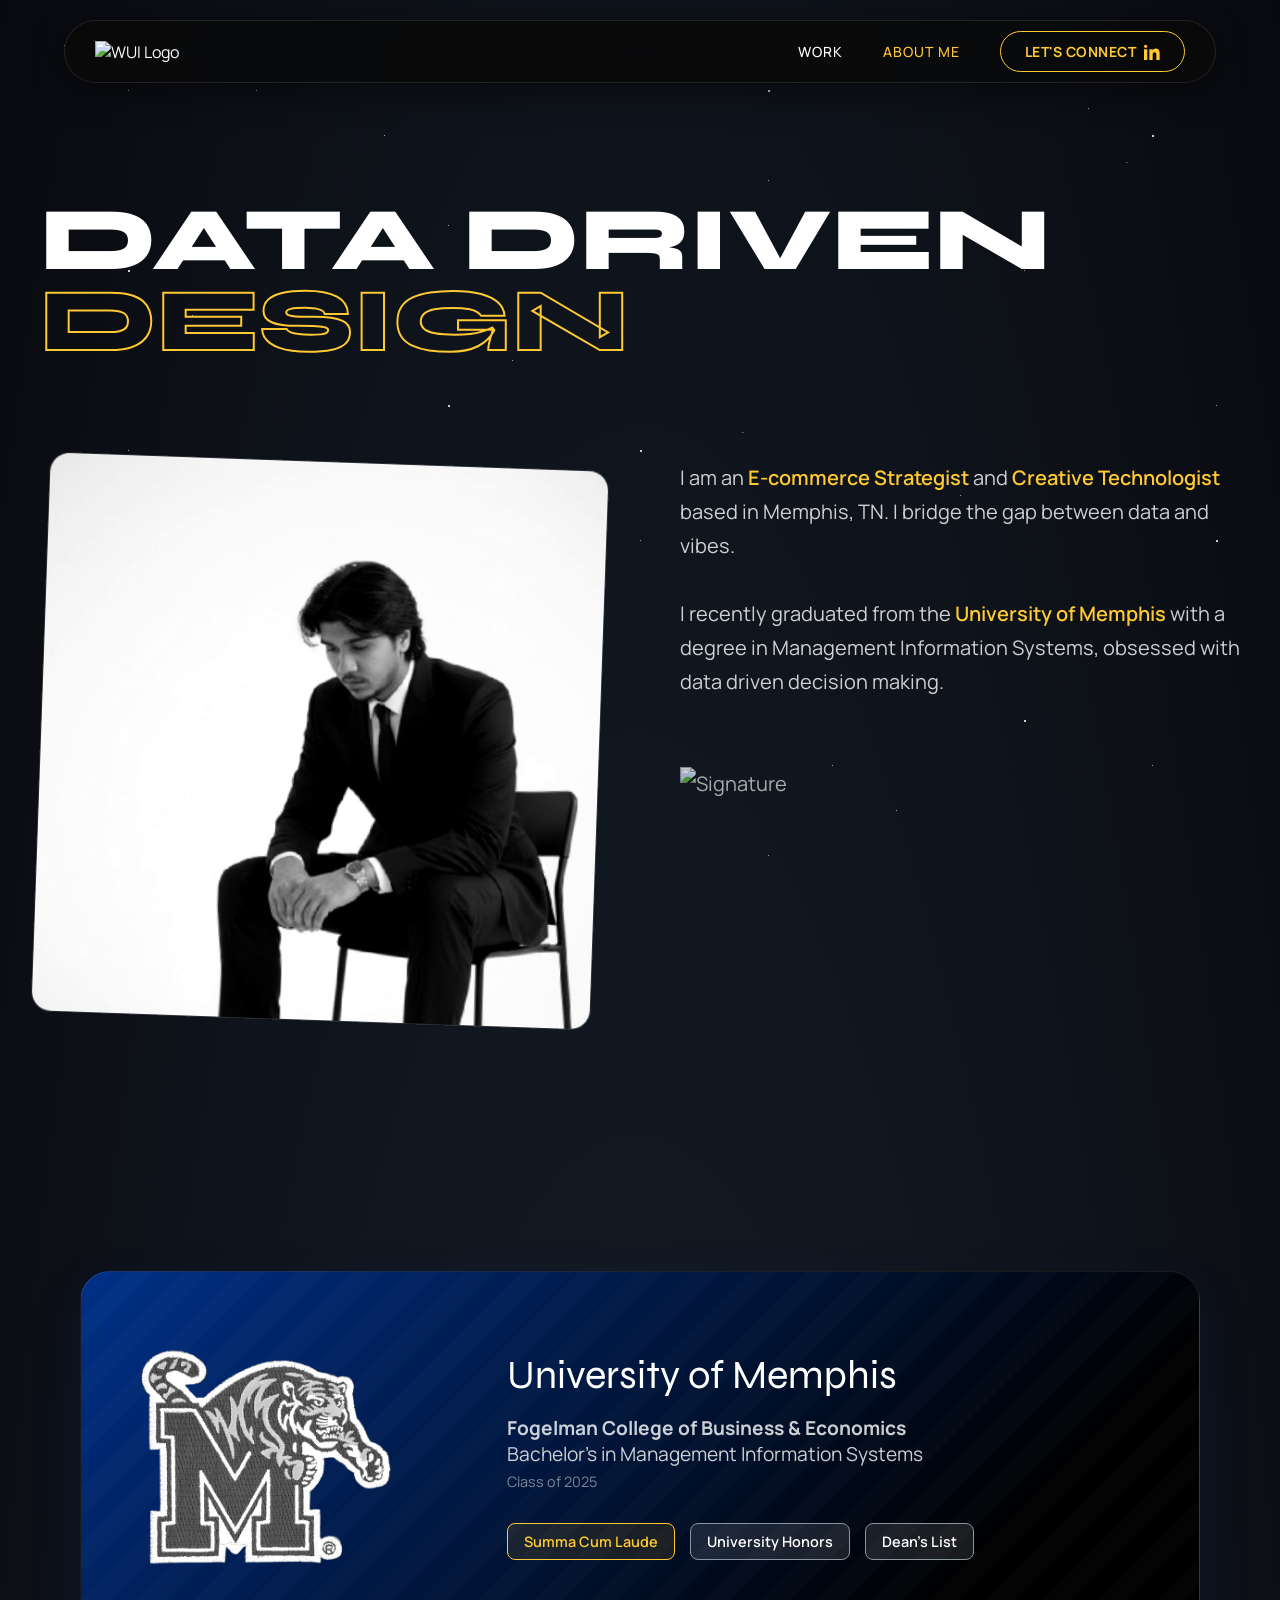
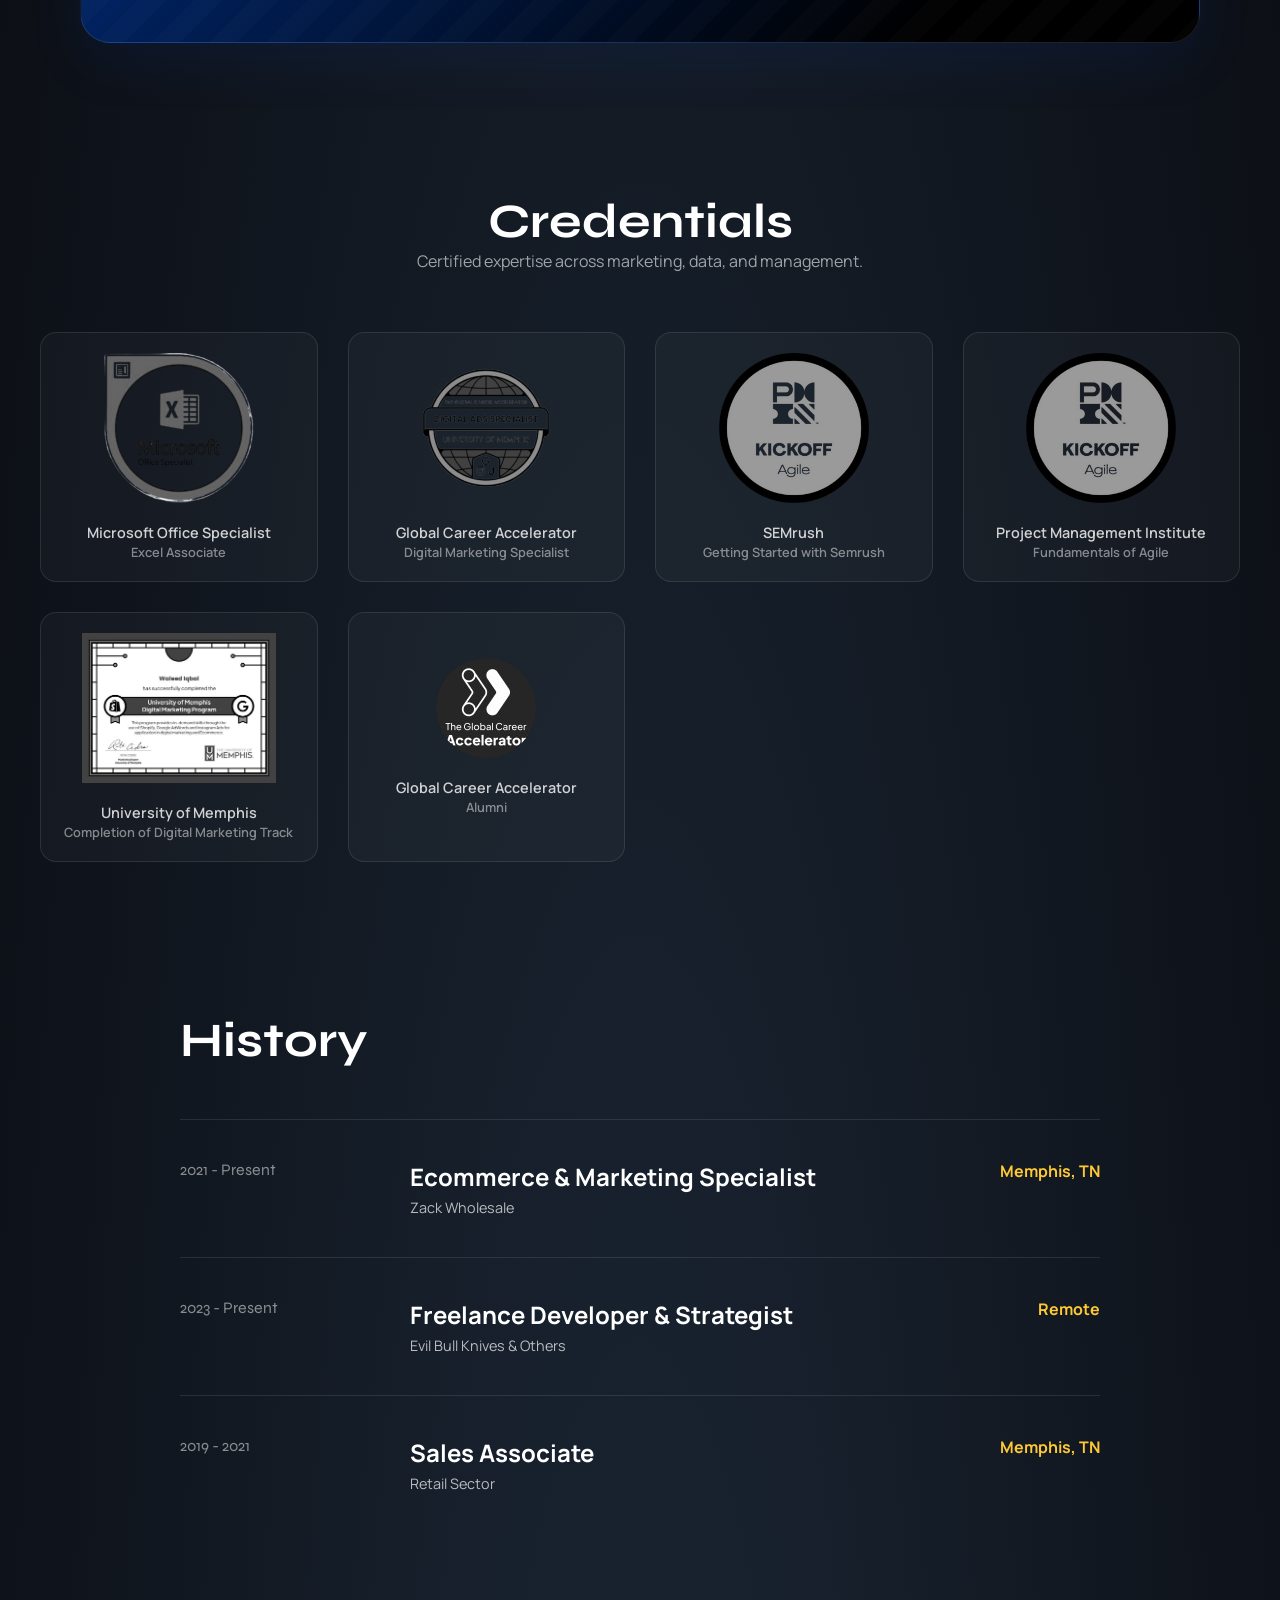
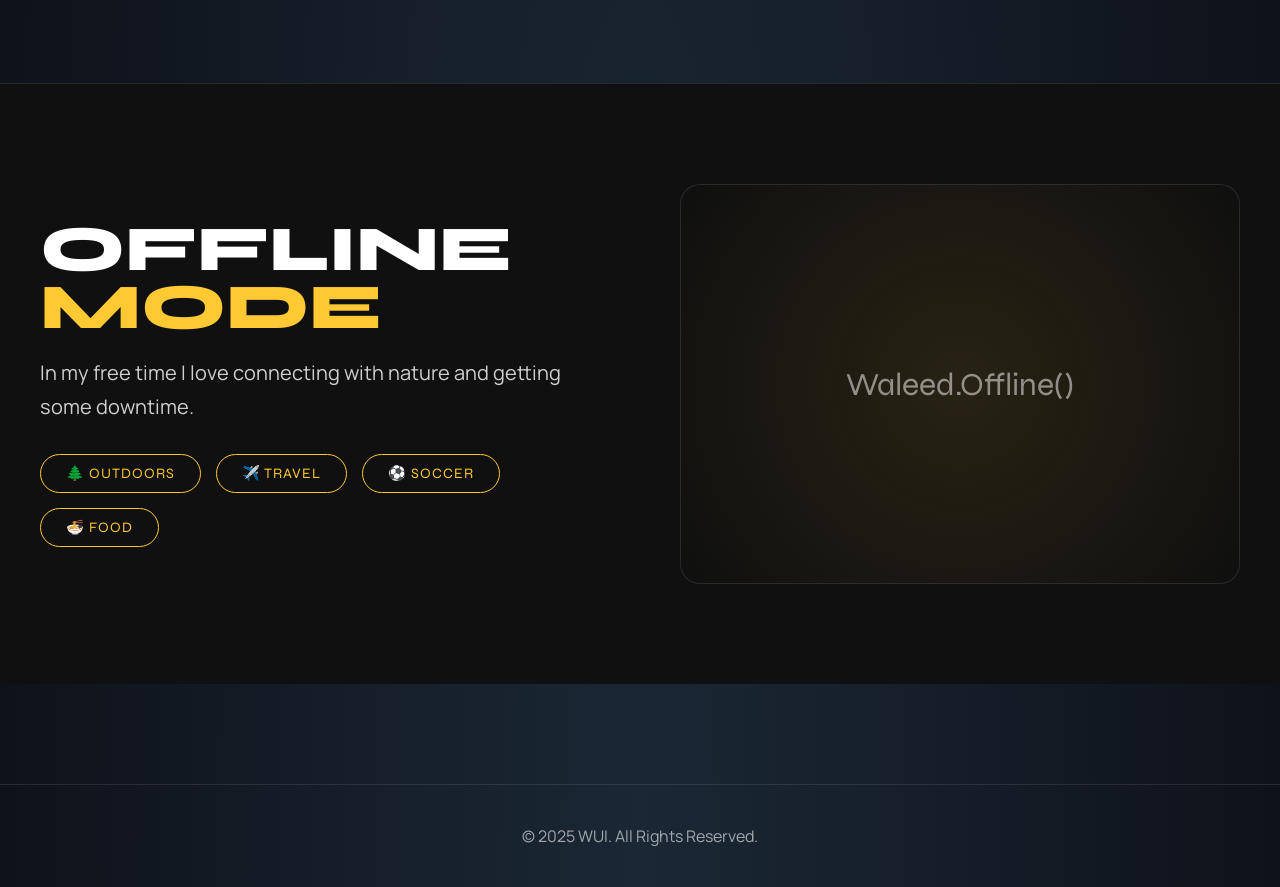
==== about.html @ 422be5b3 "Update about.html" ====
<!DOCTYPE html>
<html lang="en">
<head>
    <meta charset="UTF-8">
    <meta name="viewport" content="width=device-width, initial-scale=1.0">
    <title>About | Waleed Iqbal</title>
    
    <link rel="preconnect" href="https://fonts.googleapis.com">
    <link rel="preconnect" href="https://fonts.gstatic.com" crossorigin>
    <link href="https://fonts.googleapis.com/css2?family=Manrope:wght@300;400;600&family=Syne:wght@500;700;800&display=swap" rel="stylesheet">
    
    <link rel="stylesheet" href="assets/css/styles.css">

    <style>
        /* --- ABOUT PAGE SPECIFIC STYLES --- */
        
        .about-hero { padding: 200px 40px 100px; max-width: 1400px; margin: 0 auto; }
        .huge-text { font-family: 'Syne', sans-serif; font-size: clamp(3rem, 7vw, 9rem); line-height: 0.9; font-weight: 800; text-transform: uppercase; margin-bottom: 40px; }
        .bio-grid { display: grid; grid-template-columns: 1fr 1fr; gap: 80px; margin-top: 100px; align-items: start; }
        .bio-text { font-size: 1.25rem; line-height: 1.7; color: rgba(255,255,255,0.8); }
        .bio-text strong { color: var(--accent-yellow); font-weight: 600; }
        .profile-img-container { position: relative; border-radius: 20px; overflow: hidden; transform: rotate(2deg); transition: transform 0.5s cubic-bezier(0.2, 0.8, 0.2, 1); border: 1px solid rgba(255,255,255,0.1); }
        .profile-img-container:hover { transform: rotate(0deg) scale(1.02); }
        .profile-img { width: 100%; height: auto; display: block; filter: grayscale(100%) contrast(1.1); transition: filter 0.5s ease; }
        .profile-img-container:hover .profile-img { filter: grayscale(0%); }
        .xp-section { max-width: 1000px; margin: 150px auto; padding: 0 40px; }
        .xp-row { border-top: 1px solid rgba(255,255,255,0.1); padding: 40px 0; display: grid; grid-template-columns: 1fr 2fr 1fr; transition: background 0.3s; }
        .xp-row:hover { background: rgba(255,255,255,0.02); }
        .xp-date { font-family: 'Syne', sans-serif; opacity: 0.5; }
        .xp-role h3 { font-size: 1.5rem; margin-bottom: 5px; color:white; }
        .xp-role p { font-size: 0.9rem; opacity: 0.7; }
        .xp-company { text-align: right; color: var(--accent-yellow); font-weight: 700; }
        .cert-section { margin: 150px auto; padding: 0 40px; max-width: 1400px; }
        .section-header-center { text-align: center; margin-bottom: 60px; }
        .cert-grid { display: grid; grid-template-columns: repeat(auto-fill, minmax(250px, 1fr)); gap: 30px; }
        .cert-card { background: rgba(255,255,255,0.03); border: 1px solid rgba(255,255,255,0.1); border-radius: 16px; padding: 20px; display: flex; flex-direction: column; align-items: center; justify-content: center; transition: transform 0.3s ease, border-color 0.3s ease; height: 250px; }
        .cert-card:hover { transform: translateY(-10px); border-color: var(--accent-yellow); background: rgba(255,255,255,0.06); }
        .cert-img { max-width: 100%; max-height: 150px; object-fit: contain; margin-bottom: 20px; filter: grayscale(100%); transition: filter 0.3s ease; }
        .cert-card:hover .cert-img { filter: grayscale(0%); }
        .cert-name { font-family: 'Manrope', sans-serif; font-size: 0.9rem; text-align: center; font-weight: 600; color: rgba(255,255,255,0.8); }
        .personal-section { background: #101010; padding: 100px 40px; margin-top: 100px; border-top: 1px solid rgba(255,255,255,0.1); }
        .personal-container { max-width: 1400px; margin: 0 auto; display: grid; grid-template-columns: 1fr 1fr; gap: 80px; align-items: center; }
        .hobbies-list { display: flex; flex-wrap: wrap; gap: 15px; margin-top: 30px; }
        .hobby-pill { border: 1px solid var(--accent-yellow); color: var(--accent-yellow); padding: 10px 25px; border-radius: 50px; font-family: 'Syne', sans-serif; text-transform: uppercase; letter-spacing: 1px; font-size: 0.9rem; transition: all 0.3s; }
        .hobby-pill:hover { background: var(--accent-yellow); color: black; }
        .edu-section { margin: 150px auto; max-width: 1200px; padding: 0 40px; position: relative; }
        .edu-card { background: linear-gradient(135deg, #003087 0%, #000000 80%); border-radius: 30px; overflow: hidden; position: relative; padding: 60px; display: grid; grid-template-columns: 1fr 2fr; gap: 50px; align-items: center; border: 1px solid rgba(255, 255, 255, 0.1); box-shadow: 0 20px 50px rgba(0, 48, 135, 0.15); }
        .tiger-stripes { position: absolute; inset: 0; background-image: repeating-linear-gradient(-45deg, rgba(255, 255, 255, 0.03) 0px, rgba(255, 255, 255, 0.03) 20px, transparent 20px, transparent 40px); z-index: 0; opacity: 0.5; }
        .edu-emblem { width: 100%; max-width: 250px; filter: grayscale(100%) brightness(1.2); transition: all 0.5s ease; position: relative; z-index: 1; }
        .edu-card:hover .edu-emblem { filter: grayscale(0%); transform: scale(1.05) rotate(-5deg); }
        .edu-content { position: relative; z-index: 1; }
        .edu-header { font-family: 'Syne', sans-serif; font-size: 2.5rem; line-height: 1; margin-bottom: 20px; color: white; }
        .edu-sub { font-size: 1.2rem; color: rgba(255,255,255,0.8); margin-bottom: 30px; }
        .honors-list { display: flex; gap: 15px; flex-wrap: wrap; }
        .honor-badge { background: rgba(255, 255, 255, 0.1); border: 1px solid #8996a0; padding: 8px 16px; border-radius: 8px; font-size: 0.9rem; font-weight: 600; color: #fff; }
        .honor-badge.summa { border-color: var(--accent-yellow); color: var(--accent-yellow); background: rgba(255, 172, 0, 0.1); }

        /* --- UPDATED LINKEDIN BUTTON & ICON --- */
        .contact-pill {
            /* Default State: Your CTA Color */
            border: 1px solid var(--accent-yellow) !important;
            color: var(--accent-yellow) !important;
            transition: all 0.3s ease;
            text-transform: uppercase;
            font-weight: 700;
            letter-spacing: 0.5px;
            /* Flex for Icon Alignment */
            display: flex;
            align-items: center;
            justify-content: center;
            gap: 8px;
        }

        .contact-pill:hover {
            background-color: #0077b5 !important; /* LinkedIn Blue */
            border-color: #0077b5 !important;
            color: #ffffff !important; /* White Text */
            box-shadow: 0 0 15px rgba(0, 119, 181, 0.4);
            transform: translateY(-2px);
        }

        .li-icon {
            width: 16px;
            height: 16px;
            fill: currentColor;
            display: block; 
        }

        /* --- DESKTOP HEADER OVERRIDES (Only apply to screens larger than 900px) --- */
        @media (min-width: 901px) {
            .header {
                position: fixed;
                top: 20px; /* Push down */
                left: 50%;
                transform: translateX(-50%);
                width: 90%;
                max-width: 1200px;
                padding: 10px 30px;
                border-radius: 50px; /* Rounded Corners */
                background: rgba(10, 10, 10, 0.85); /* Translucent */
                backdrop-filter: blur(12px);
                -webkit-backdrop-filter: blur(12px);
                border: 1px solid rgba(255,255,255,0.1);
                box-shadow: 0 8px 32px 0 rgba(0, 0, 0, 0.5);
                border-bottom: 1px solid rgba(255,255,255,0.1); 
            }
        }

        /* --- MOBILE RESPONSIVE (Preserved) --- */
        @media (max-width: 900px) {
            .bio-grid { grid-template-columns: 1fr; }
            .xp-row { grid-template-columns: 1fr; gap: 10px; }
            .xp-company { text-align: left; }
            .huge-text { font-size: 3.5rem; }
            .personal-container { grid-template-columns: 1fr; }
            .edu-card { grid-template-columns: 1fr; text-align: center; padding: 40px 20px; }
            .edu-emblem { max-width: 150px; margin: 0 auto; }
            .honors-list { justify-content: center; }
        }
    </style>
</head>
<body>

    <header class="header">
        <div class="header-inner">
            <div class="logo-container">
                <a href="index.html">
                    <img src="assets/images/Copy of WALEED (1).png" alt="WUI Logo" class="logo">
                </a>
            </div>
            
            <nav class="nav-menu">
                <a href="projects.html" class="nav-link">Work</a>
                <a href="about.html" class="nav-link" style="color: var(--accent-yellow);">About Me</a>
                
                <a href="https://www.linkedin.com/in/waleediqba-l/" target="_blank" rel="noopener noreferrer" class="nav-link contact-pill">
                    <span class="btn-text">Let's Connect</span>
                    <svg class="li-icon" xmlns="http://www.w3.org/2000/svg" viewBox="0 0 24 24">
                        <path d="M4.98 3.5c0 1.381-1.11 2.5-2.48 2.5s-2.48-1.119-2.48-2.5c0-1.38 1.11-2.5 2.48-2.5s2.48 1.12 2.48 2.5zm.02 4.5h-5v16h5v-16zm7.982 0h-4.968v16h5v-8.306c0-4.613 5.48-4.515 5.48 0v8.306h5v-10.502c0-8.118-8.74-7.984-10.512-3.807v-1.697z"/>
                    </svg>
                </a>
            </nav>
        </div>
    </header>

    <section class="about-hero">
        <h1 class="huge-text reveal-text">
            Data Driven <br>
            <span style="color: transparent; -webkit-text-stroke: 2px var(--accent-yellow);">Design</span>
        </h1>

        <div class="bio-grid">
            <div class="profile-img-container reveal-text-delay">
                <img src="assets/images/pfpportfolio.jpeg" alt="Waleed Iqbal" class="profile-img"> 
            </div>

            <div class="bio-text reveal-text-delay">
                <p>
                    I am an <strong>E-commerce Strategist</strong> and <strong>Creative Technologist</strong> based in Memphis, TN. I bridge the gap between data and vibes.
                </p>
                <br>
                <p>
                    I recently graduated from the <strong>University of Memphis</strong> with a degree in Management Information Systems, obsessed with data driven decision making.
                </p>
                
                <br><br>
                <img src="assets/images/Copy of WALEED (1).png" alt="Signature" style="height: 40px; opacity: 0.8;">
            </div>
        </div>
    </section>

    <section class="edu-section">
        <div class="edu-card">
            <div class="tiger-stripes"></div>
            
            <img src="assets/images/uofmbadge.png" alt="University of Memphis" class="edu-emblem">
            
            <div class="edu-content">
                <div class="edu-header">University of Memphis</div>
                <div class="edu-sub">
                    <strong>Fogelman College of Business & Economics</strong><br>
                    Bachelor's in Management Information Systems<br>
                    <span style="opacity: 0.6; font-size: 0.9rem;">Class of 2025</span>
                </div>
                
                <div class="honors-list">
                    <span class="honor-badge summa">Summa Cum Laude</span>
                    <span class="honor-badge">University Honors</span>
                    <span class="honor-badge">Dean's List</span>
                </div>
            </div>
        </div>
    </section>

    <section class="cert-section">
        <div class="section-header-center">
            <h2 style="font-family:'Syne', sans-serif; font-size:3rem;">Credentials</h2>
            <p style="opacity:0.6;">Certified expertise across marketing, data, and management.</p>
        </div>
        
        <div class="cert-grid">
            
            <div class="cert-card">
                <img src="assets/images/MOScert.png" alt="Microsoft Excel" class="cert-img">
                <div class="cert-name">Microsoft Office Specialist<br><span style="opacity:0.6; font-size:0.8rem;">Excel Associate</span></div>
            </div>

            <div class="cert-card">
                <img src="assets/images/digitalmarketcert.png" alt="Digital Marketing" class="cert-img">
                <div class="cert-name">Global Career Accelerator<br><span style="opacity:0.6; font-size:0.8rem;">Digital Marketing Specialist</span></div>
            </div>

            <div class="cert-card">
                <img src="assets/images/semrushcert (2).png" alt="Semrush" class="cert-img">
                <div class="cert-name">SEMrush<br><span style="opacity:0.6; font-size:0.8rem;">Getting Started with Semrush</span></div>
            </div>

            <div class="cert-card">
                <img src="assets/images/fundofpMI.png" alt="PMI Agile" class="cert-img">
                <div class="cert-name">Project Management Institute<br><span style="opacity:0.6; font-size:0.8rem;">Fundamentals of Agile</span></div>
            </div>

            <div class="cert-card">
                <img src="assets/images/UOFMdigcert.jpeg" alt="UofM Digital" class="cert-img">
                <div class="cert-name">University of Memphis<br><span style="opacity:0.6; font-size:0.8rem;">Completion of Digital Marketing Track</span></div>
            </div>

            <div class="cert-card">
                <img src="assets/images/globalcareer acceleratormini logo.jpeg" alt="GCA" class="cert-img" style="border-radius:50%;">
                <div class="cert-name">Global Career Accelerator<br><span style="opacity:0.6; font-size:0.8rem;">Alumni</span></div>
            </div>

        </div>
    </section>

    <section class="xp-section">
        <h2 style="font-family:'Syne', sans-serif; font-size:3rem; margin-bottom:50px;">History</h2>
        
        <div class="xp-row">
            <div class="xp-date">2021 - Present</div>
            <div class="xp-role">
                <h3>Ecommerce & Marketing Specialist</h3>
                <p>Zack Wholesale</p>
            </div>
            <div class="xp-company">Memphis, TN</div>
        </div>

        <div class="xp-row">
            <div class="xp-date">2023 - Present</div>
            <div class="xp-role">
                <h3>Freelance Developer & Strategist</h3>
                <p>Evil Bull Knives & Others</p>
            </div>
            <div class="xp-company">Remote</div>
        </div>

        <div class="xp-row">
            <div class="xp-date">2019 - 2021</div>
            <div class="xp-role">
                <h3>Sales Associate</h3>
                <p>Retail Sector</p>
            </div>
            <div class="xp-company">Memphis, TN</div>
        </div>
    </section>

    <section class="personal-section">
        <div class="personal-container">
            <div class="personal-text">
                <h2 class="huge-text" style="font-size: 4rem; margin-bottom: 20px;">Offline <span style="color:var(--accent-yellow)">Mode</span></h2>
                <p class="bio-text">
                    In my free time I love connecting with nature and getting some downtime. 
                </p>
                
                <div class="hobbies-list">
                    <span class="hobby-pill">🌲 Outdoors</span>
                    <span class="hobby-pill">✈️ Travel</span>
                    <span class="hobby-pill">⚽ Soccer</span>
                    <span class="hobby-pill">🍜 Food</span>
                </div>
            </div>
            
            <div style="width:100%; height: 400px; background: radial-gradient(circle, rgba(255,201,51,0.1), transparent); border-radius: 20px; border: 1px solid rgba(255,255,255,0.1); display:flex; align-items:center; justify-content:center;">
                <span style="font-family:'Syne', sans-serif; font-size: 2rem; opacity: 0.5;">Waleed.Offline()</span>
            </div>
        </div>
    </section>

    <footer class="footer">
        <p>© 2025 WUI. All Rights Reserved.</p>
    </footer>

</body>
</html>
---- assets/css/styles.css ----
/* --- VARIABLES --- */
:root {
    --bg-color: #050505;
    --text-primary: #ffffff;
    --text-secondary: rgba(255, 255, 255, 0.6);
    --accent-yellow: #ffc933;
    --card-bg: #101010;
    --font-display: 'Syne', sans-serif;
    --font-body: 'Manrope', sans-serif;
    --container-width: 1400px;
}

/* --- RESET & BASE --- */
* {
    box-sizing: border-box;
    margin: 0;
    padding: 0;
}

body {
    background-color: var(--bg-color);
    color: var(--text-primary);
    font-family: var(--font-body);
    overflow-x: hidden;
    -webkit-font-smoothing: antialiased;
    min-height: 100vh;
    position: relative;
    /* Deep space gradient base */
    background: radial-gradient(ellipse at bottom, #1B2735 0%, #090A0F 100%);
}

a { text-decoration: none; color: inherit; }

/* --- TWINKLING STARS ANIMATION --- */
/* We create stars using box-shadows on pseudo-elements */

/* 1. Small Stars */
body::before {
    content: " ";
    position: fixed;
    top: 0;
    left: 0;
    width: 1px;
    height: 1px;
    background: transparent;
    z-index: -2;
    /* Massive list of random shadows to create stars */
    box-shadow: 
        10vw 10vh #fff, 20vw 80vh #fff, 85vw 12vh #fff, 40vw 40vh #fff, 
        70vw 90vh #fff, 10vw 50vh #fff, 60vw 20vh #fff, 90vw 85vh #fff,
        30vw 15vh #fff, 50vw 60vh #fff, 80vw 30vh #fff, 25vw 95vh #fff,
        15vw 35vh #fff, 55vw 75vh #fff, 5vw 5vh #fff, 95vw 45vh #fff,
        45vw 5vh #fff, 75vw 55vh #fff, 35vw 25vh #fff, 65vw 85vh #fff,
        12vw 68vh #fff, 88vw 18vh #fff, 58vw 48vh #fff, 28vw 98vh #fff,
        100vw 30vh #fff, 20vw 10vh #fff, 40vw 5vh #fff, 60vw 95vh #fff;
    animation: animStar 100s linear infinite;
    opacity: 0.6;
}

/* 2. Medium/Twinkling Stars */
body::after {
    content: " ";
    position: fixed;
    top: 0;
    left: 0;
    width: 2px;
    height: 2px;
    background: transparent;
    z-index: -1;
    box-shadow: 
        5vw 85vh #FFF, 25vw 25vh #FFF, 75vw 5vh #FFF, 50vw 50vh #FFF,
        90vw 15vh #FFF, 15vw 65vh #FFF, 80vw 80vh #FFF, 35vw 45vh #FFF,
        60vw 10vh #FFF, 10vw 30vh #FFF, 45vw 90vh #FFF, 95vw 60vh #FFF;
    animation: animStar 150s linear infinite, twinkle 4s ease-in-out infinite;
    opacity: 0.8;
}

/* Animation Keyframes */
@keyframes animStar {
    from { transform: translateY(0); }
    to { transform: translateY(-2000px); } /* Stars float upward */
}

@keyframes twinkle {
    0%, 100% { opacity: 0.4; }
    50% { opacity: 1; }
}

/* --- HEADER (DESKTOP DEFAULT) --- */
.header {
    position: fixed;
    top: 0;
    left: 0;
    width: 100%;
    z-index: 100;
    padding: 20px 40px;
    background: rgba(5, 5, 5, 0.2); /* More transparent to see stars */
    backdrop-filter: blur(8px);
    border-bottom: 1px solid rgba(255,255,255,0.05);
}

.header-inner {
    max-width: var(--container-width);
    margin: 0 auto;
    display: flex;
    justify-content: space-between;
    align-items: center;
}

.logo {
    height: 50px;
    width: auto;
}

.nav-menu {
    display: flex;
    align-items: center;
    gap: 40px;
}

.nav-link {
    font-family: var(--font-body);
    font-weight: 500;
    font-size: 14px;
    text-transform: uppercase;
    letter-spacing: 1px;
    transition: color 0.3s;
}

.nav-link:hover { color: var(--accent-yellow); }

.contact-pill {
    border: 1px solid rgba(255,255,255,0.2);
    padding: 10px 24px;
    border-radius: 100px;
    transition: all 0.3s;
}

.contact-pill:hover {
    background: var(--text-primary);
    color: var(--bg-color);
}

/* --- HERO SECTION --- */
.hero-section {
    min-height: 100vh;
    display: flex;
    align-items: center;
    justify-content: center;
    padding: 120px 40px 60px;
    position: relative;
    /* Removed background glow to focus on stars, or keep it subtle: */
}

.hero-container {
    max-width: var(--container-width);
    width: 100%;
    margin: 0 auto;
    display: grid;
    grid-template-columns: 1.2fr 0.8fr;
    align-items: center;
    gap: 60px;
}

/* Typography */
.hero-title {
    font-family: var(--font-display);
    font-size: clamp(3rem, 6vw, 7rem);
    line-height: 0.9;
    font-weight: 800;
    margin-bottom: 30px;
}

.line { display: block; }

.accent-text {
    color: var(--accent-yellow);
    -webkit-text-stroke: 0px;
}

.hero-subtitle {
    font-size: 1.1rem;
    color: var(--text-secondary);
    max-width: 450px;
    margin-bottom: 40px;
    line-height: 1.6;
}

.btn-primary {
    background: var(--accent-yellow);
    color: #000;
    padding: 16px 40px;
    border-radius: 4px; 
    font-weight: 700;
    font-family: var(--font-display);
    text-transform: uppercase;
    letter-spacing: 0.5px;
    transition: transform 0.3s, box-shadow 0.3s;
    display: inline-block;
}

.btn-primary:hover {
    transform: translateY(-2px);
    box-shadow: 0 10px 20px rgba(255, 201, 51, 0.2);
}

/* Floating Image */
.hero-visual { position: relative; }

.image-wrapper {
    position: relative;
    z-index: 2;
    transform: rotate(2deg);
    transition: transform 0.5s ease;
}

.image-wrapper:hover {
    transform: rotate(0deg) scale(1.02);
}

.hero-img {
    width: 100%;
    border-radius: 12px;
}

/* --- ANIMATIONS --- */
.reveal-text {
    animation: slideUp 0.8s cubic-bezier(0.16, 1, 0.3, 1) forwards;
    opacity: 0;
    transform: translateY(50px);
}

.reveal-text:nth-child(2) { animation-delay: 0.1s; }
.reveal-text-delay { 
    animation: fadeIn 1s ease forwards; 
    opacity: 0; 
    animation-delay: 0.5s;
}

@keyframes slideUp { to { opacity: 1; transform: translateY(0); } }
@keyframes fadeIn { to { opacity: 1; } }

/* --- INFINITE MARQUEE --- */
.marquee-section {
    padding: 40px 0;
    background: var(--accent-yellow);
    color: #000;
    overflow: hidden;
    position: relative;
    transform: rotate(-1deg) scale(1.05); 
    margin: 40px 0;
}

.track { white-space: nowrap; overflow: hidden; }

.content {
    display: inline-block;
    animation: marquee 20s linear infinite;
    font-family: var(--font-display);
    font-weight: 800;
    font-size: 2rem;
    text-transform: uppercase;
}

@keyframes marquee {
    0% { transform: translateX(0); }
    100% { transform: translateX(-50%); }
}

/* --- PROJECTS SECTION --- */
.works-section {
    max-width: var(--container-width);
    margin: 100px auto;
    padding: 0 40px;
}

.section-header {
    display: flex;
    align-items: baseline;
    gap: 20px;
    margin-bottom: 80px;
}

.section-title {
    font-family: var(--font-display);
    font-size: 3rem;
    color: var(--text-primary);
}

.section-line {
    flex-grow: 1;
    height: 1px;
    background: rgba(255,255,255,0.1);
}

/* Grid Layout */
.works-grid {
    display: grid;
    grid-template-columns: repeat(auto-fill, minmax(400px, 1fr));
    gap: 80px 40px;
}

.project-item { position: relative; group: cursor; }
.offset-top { margin-top: 80px; }

.project-visual {
    position: relative;
    border-radius: 8px;
    overflow: hidden;
    margin-bottom: 25px;
    aspect-ratio: 4/3;
}

.project-visual img {
    width: 100%;
    height: 100%;
    object-fit: contain;
    transition: transform 0.7s cubic-bezier(0.2, 1, 0.3, 1);
}

.project-item:hover .project-visual img { transform: scale(1.05); }

.overlay {
    position: absolute;
    inset: 0;
    background: rgba(0,0,0,0.3);
    opacity: 0;
    transition: opacity 0.3s;
    z-index: 1;
}

.project-item:hover .overlay { opacity: 1; }

.project-floating-info {
    position: absolute;
    top: 50%;
    left: 50%;
    transform: translate(-50%, -50%) scale(0.8);
    background: var(--text-primary);
    color: #000;
    padding: 15px 30px;
    border-radius: 100px;
    font-weight: 600;
    opacity: 0;
    transition: all 0.3s;
    z-index: 2;
    pointer-events: none;
}

.project-item:hover .project-floating-info {
    opacity: 1;
    transform: translate(-50%, -50%) scale(1);
}

.project-info {
    padding: 0 5px; /* Added small padding to fix potential overflow */
}

.project-meta {
    display: flex;
    justify-content: space-between;
    border-bottom: 1px solid rgba(255,255,255,0.1);
    padding-bottom: 10px;
    margin-bottom: 10px;
    font-size: 0.9rem;
    color: var(--text-secondary);
    font-family: var(--font-display);
}

.project-title {
    font-size: 1.8rem;
    font-weight: 700;
}

/* --- FOOTER --- */
.footer {
    padding: 40px;
    text-align: center;
    border-top: 1px solid rgba(255,255,255,0.1);
    color: var(--text-secondary);
    margin-top: 100px;
    /* Ensure footer sits above stars */
    position: relative;
    z-index: 1;
}

/* --- MOBILE RESPONSIVE (General Layout) --- */
@media (max-width: 900px) {
    /* Hero Section */
    .hero-container {
        grid-template-columns: 1fr;
        text-align: center;
        gap: 40px;
    }
    
    .hero-title { font-size: 3.5rem; }
    .hero-subtitle { 
        margin: 0 auto 40px; 
        max-width: 80%;
    }
    
    .image-wrapper {
        transform: rotate(0deg);
        max-width: 500px;
        margin: 0 auto;
    }
    
    /* Project Grid */
    .works-grid { grid-template-columns: 1fr; }
    .offset-top { margin-top: 0; }
    
    /* Section Headers */
    .works-section { padding: 0 20px; }
    .section-header { 
        flex-direction: column;
        align-items: flex-start;
        gap: 10px;
        margin-bottom: 40px;
    }
    .section-title { font-size: 2.5rem; }
    .section-line { width: 100%; }

    /* Buttons */
    .btn-primary { 
        width: 100%; 
        max-width: 300px; /* Cap button width for aesthetics */
        margin: 0 auto;
    }

    /* Card Styling */
    .project-item {
        background: var(--card-bg);
        border-radius: 12px;
        padding: 15px;
    }

    /* Footer */
    .footer {
        padding: 30px 20px;
    }
}
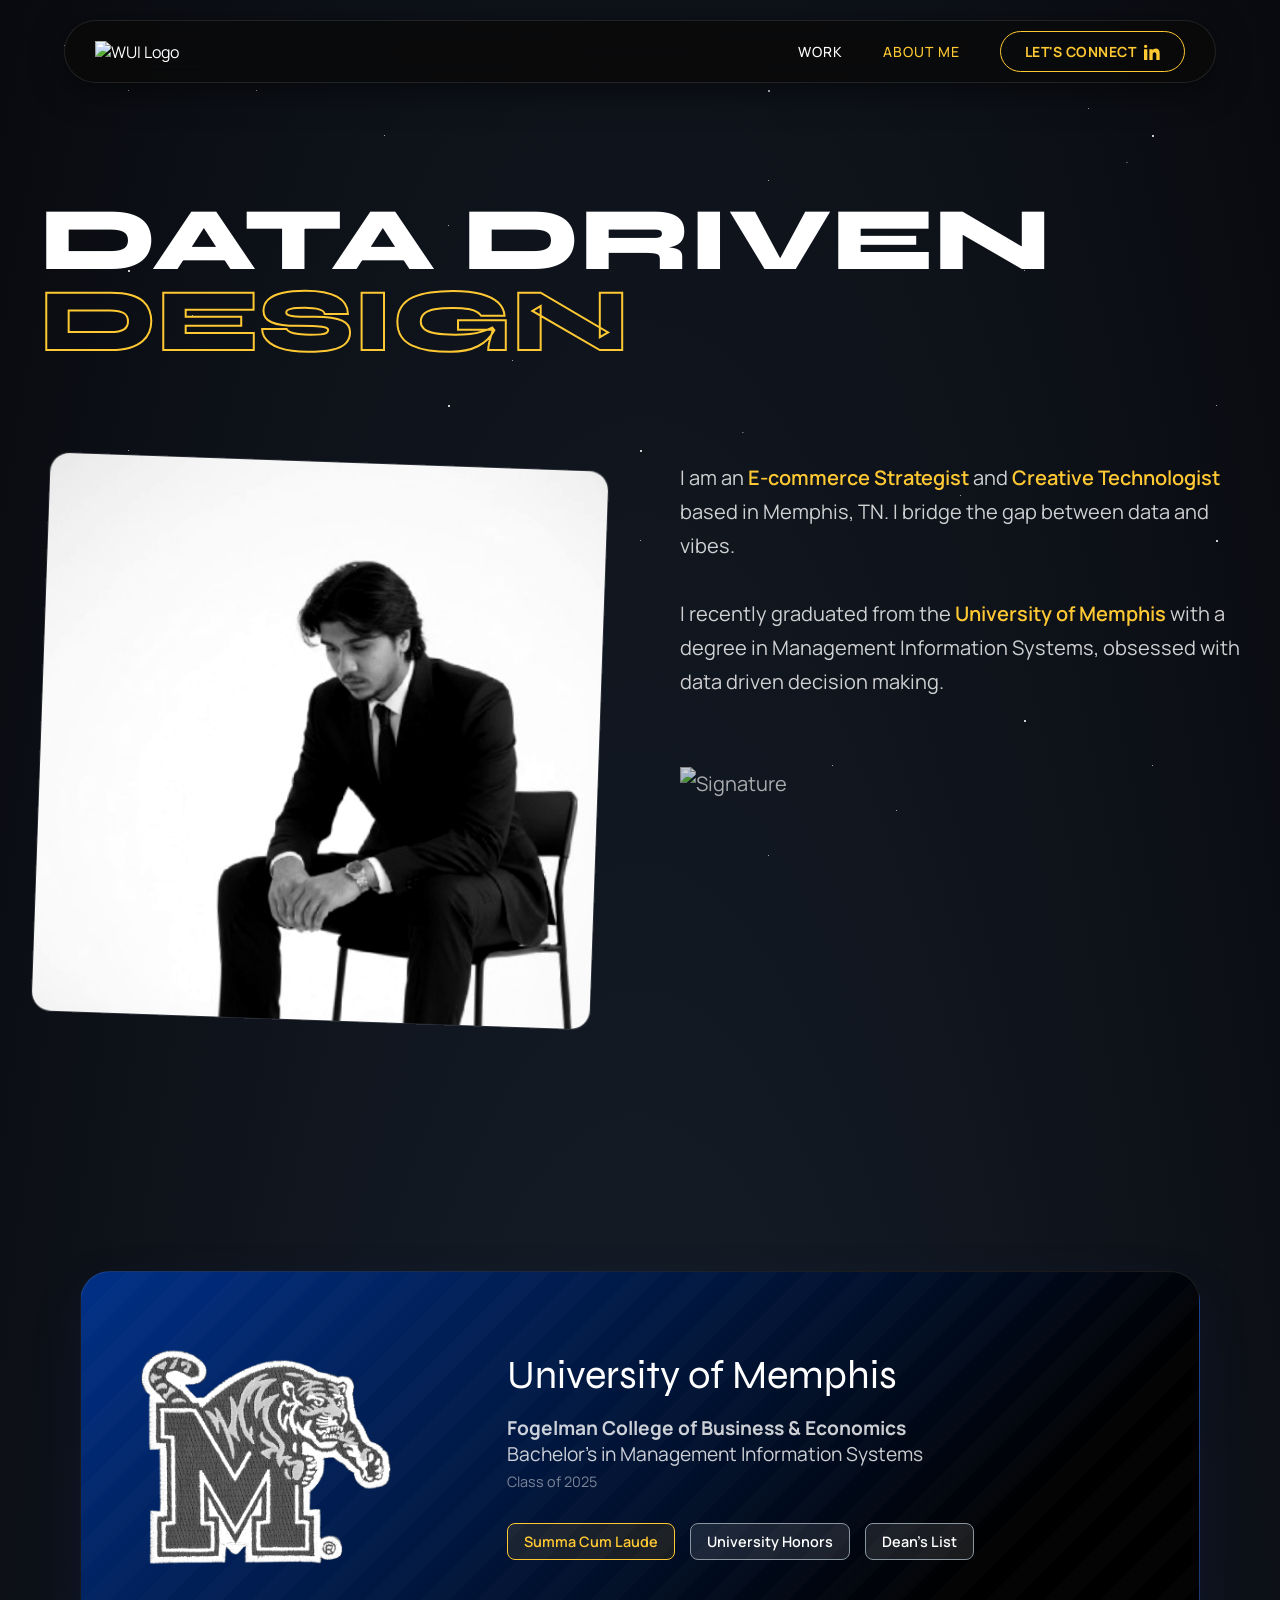
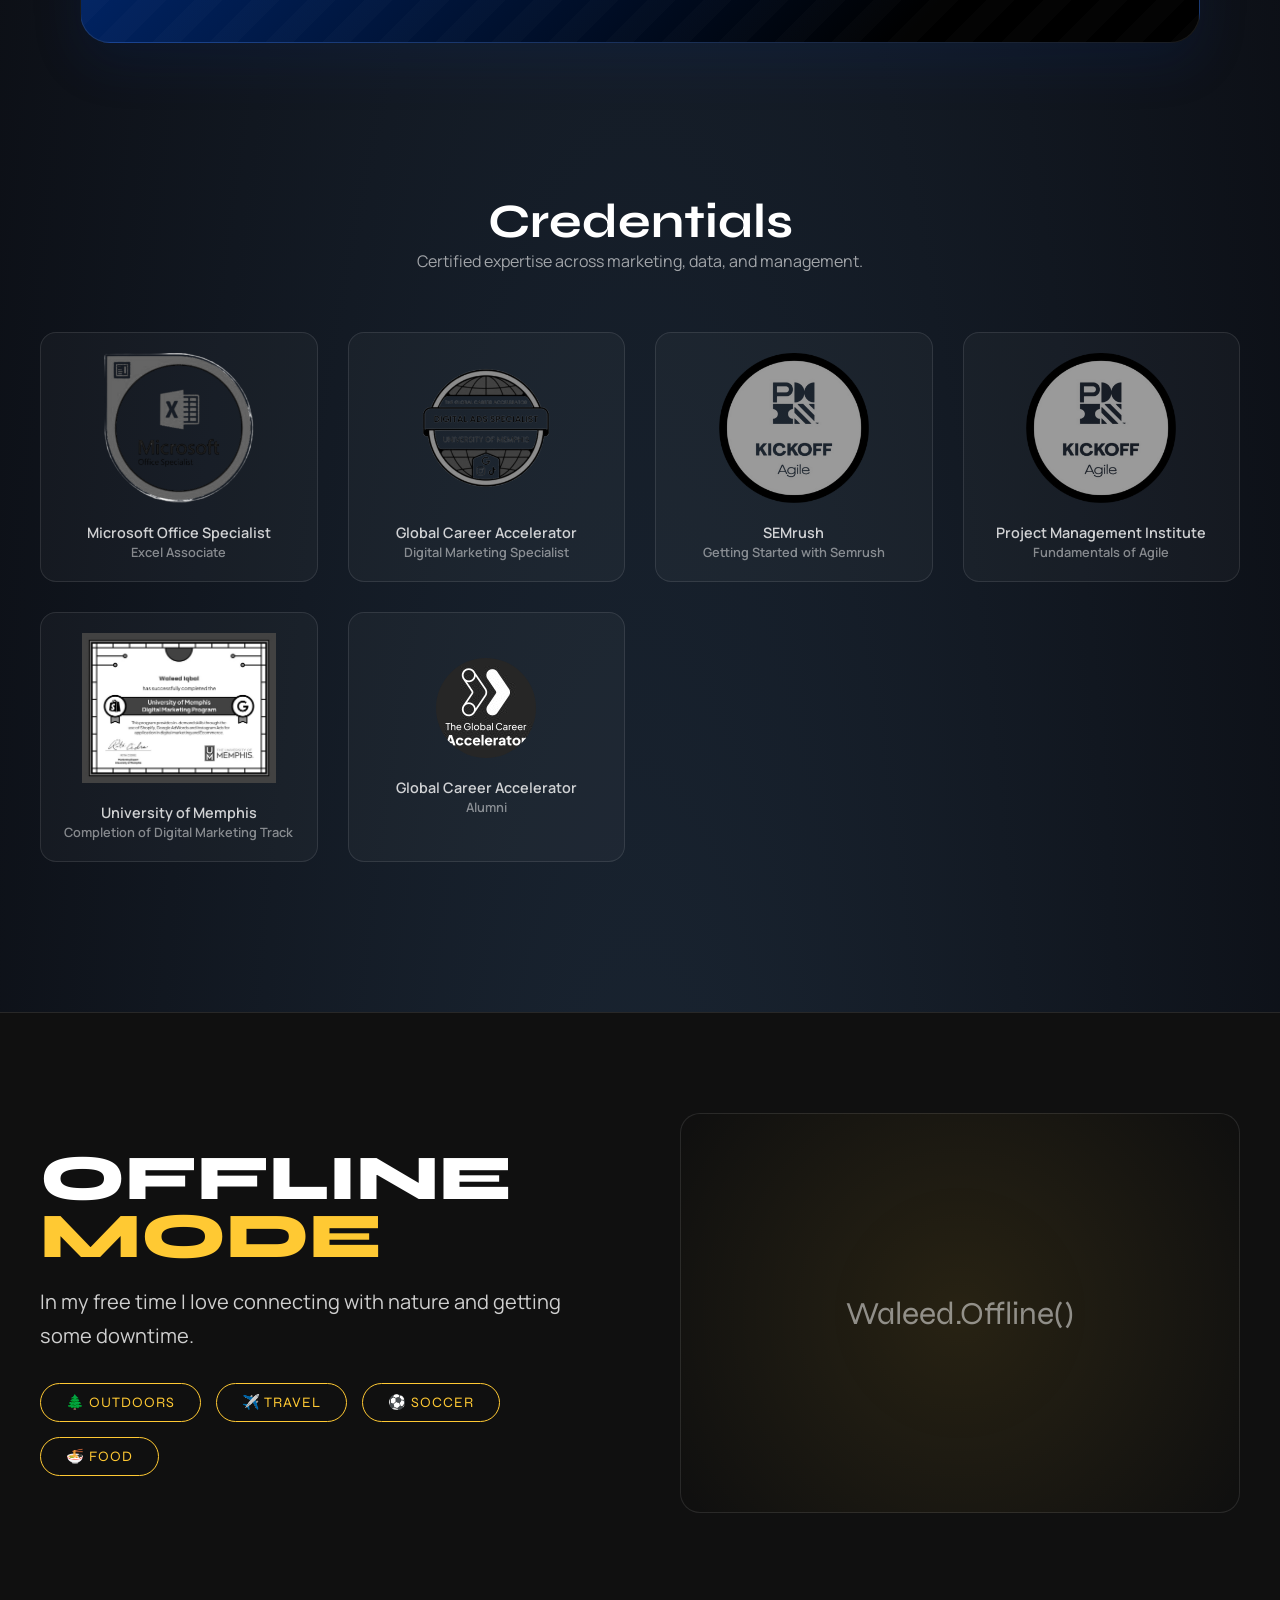
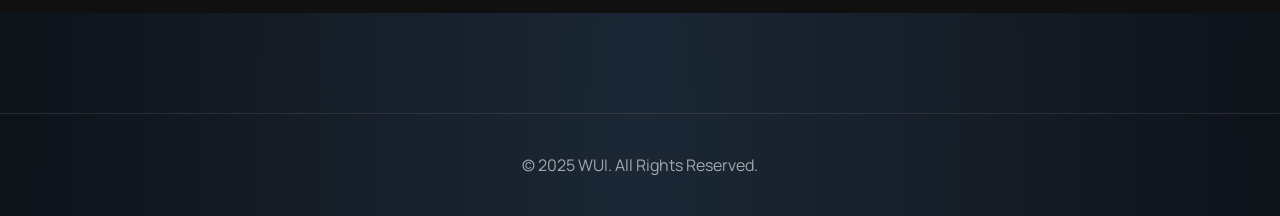
==== commit 631f8aee: "Update about.html" ====
--- a/about.html
+++ b/about.html
@@ -233,37 +233,6 @@
         </div>
     </section>
 
-    <section class="xp-section">
-        <h2 style="font-family:'Syne', sans-serif; font-size:3rem; margin-bottom:50px;">History</h2>
-        
-        <div class="xp-row">
-            <div class="xp-date">2021 - Present</div>
-            <div class="xp-role">
-                <h3>Ecommerce & Marketing Specialist</h3>
-                <p>Zack Wholesale</p>
-            </div>
-            <div class="xp-company">Memphis, TN</div>
-        </div>
-
-        <div class="xp-row">
-            <div class="xp-date">2023 - Present</div>
-            <div class="xp-role">
-                <h3>Freelance Developer & Strategist</h3>
-                <p>Evil Bull Knives & Others</p>
-            </div>
-            <div class="xp-company">Remote</div>
-        </div>
-
-        <div class="xp-row">
-            <div class="xp-date">2019 - 2021</div>
-            <div class="xp-role">
-                <h3>Sales Associate</h3>
-                <p>Retail Sector</p>
-            </div>
-            <div class="xp-company">Memphis, TN</div>
-        </div>
-    </section>
-
     <section class="personal-section">
         <div class="personal-container">
             <div class="personal-text">
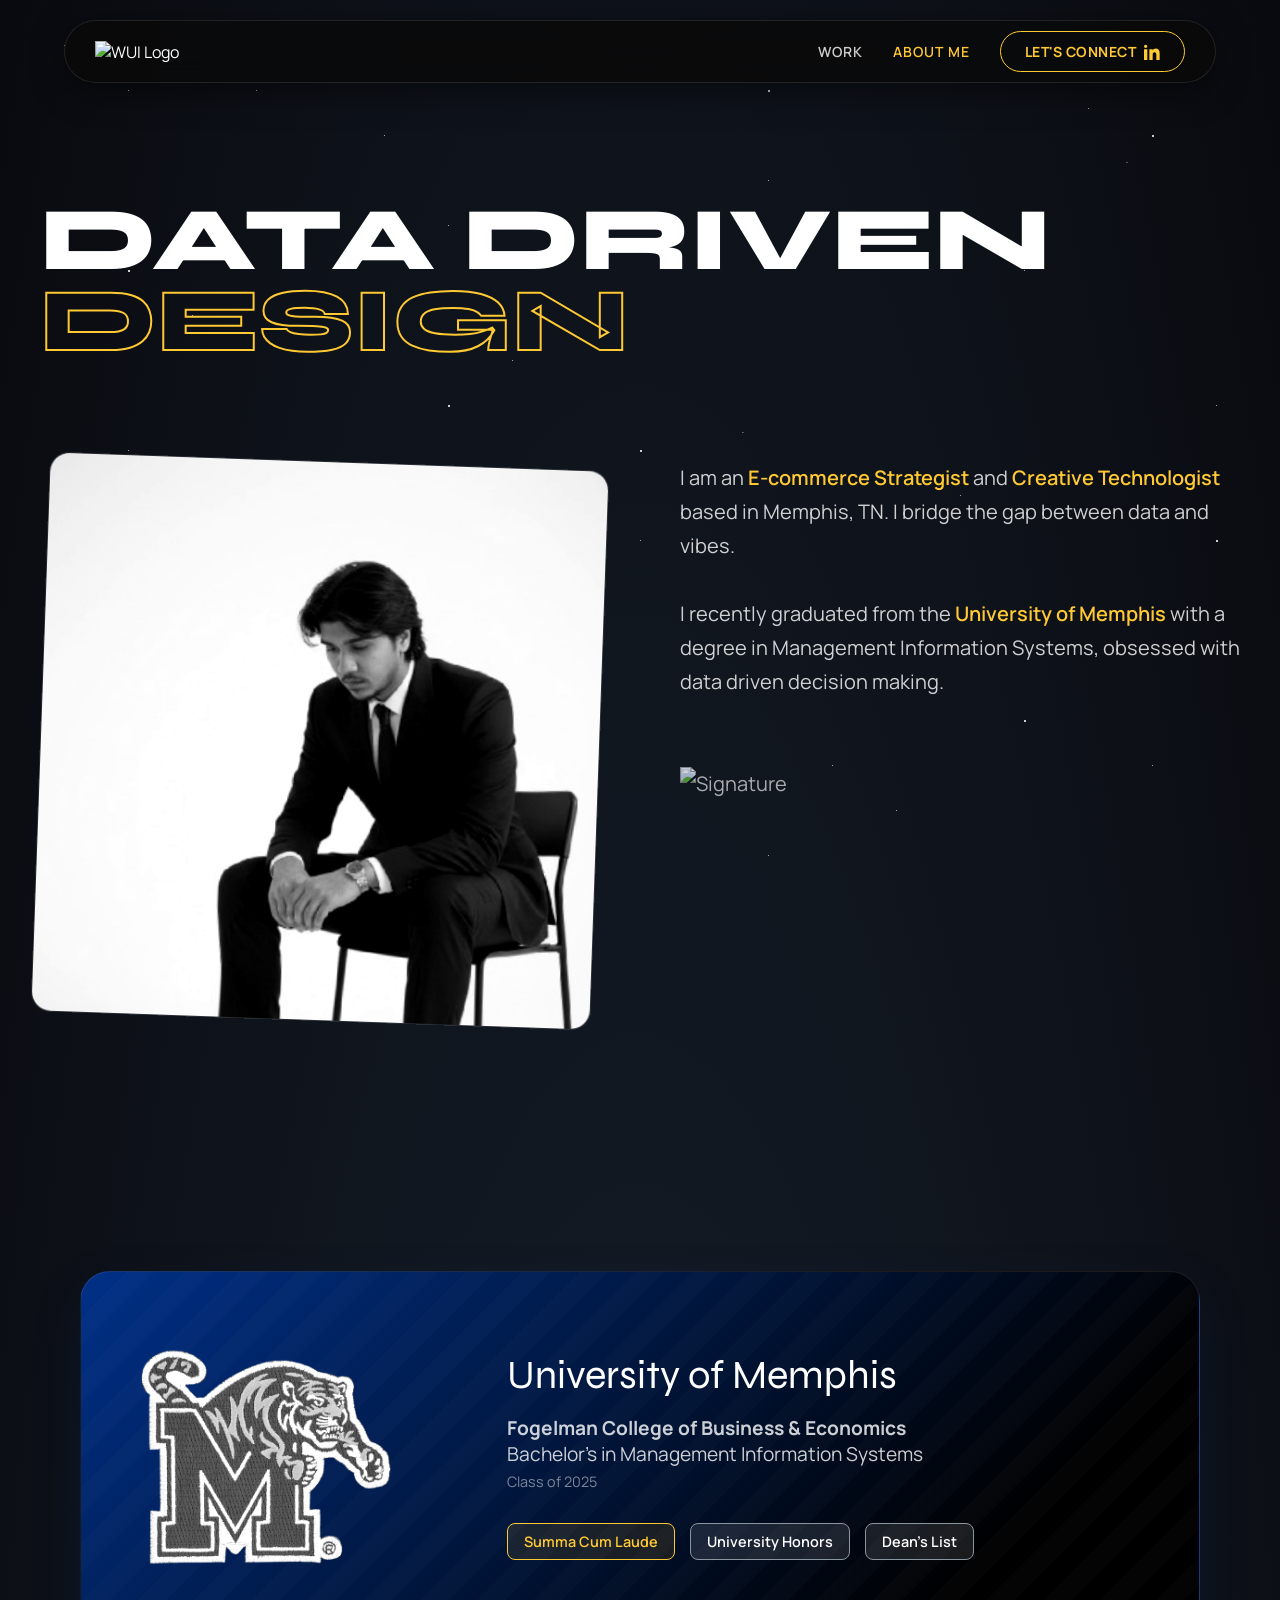
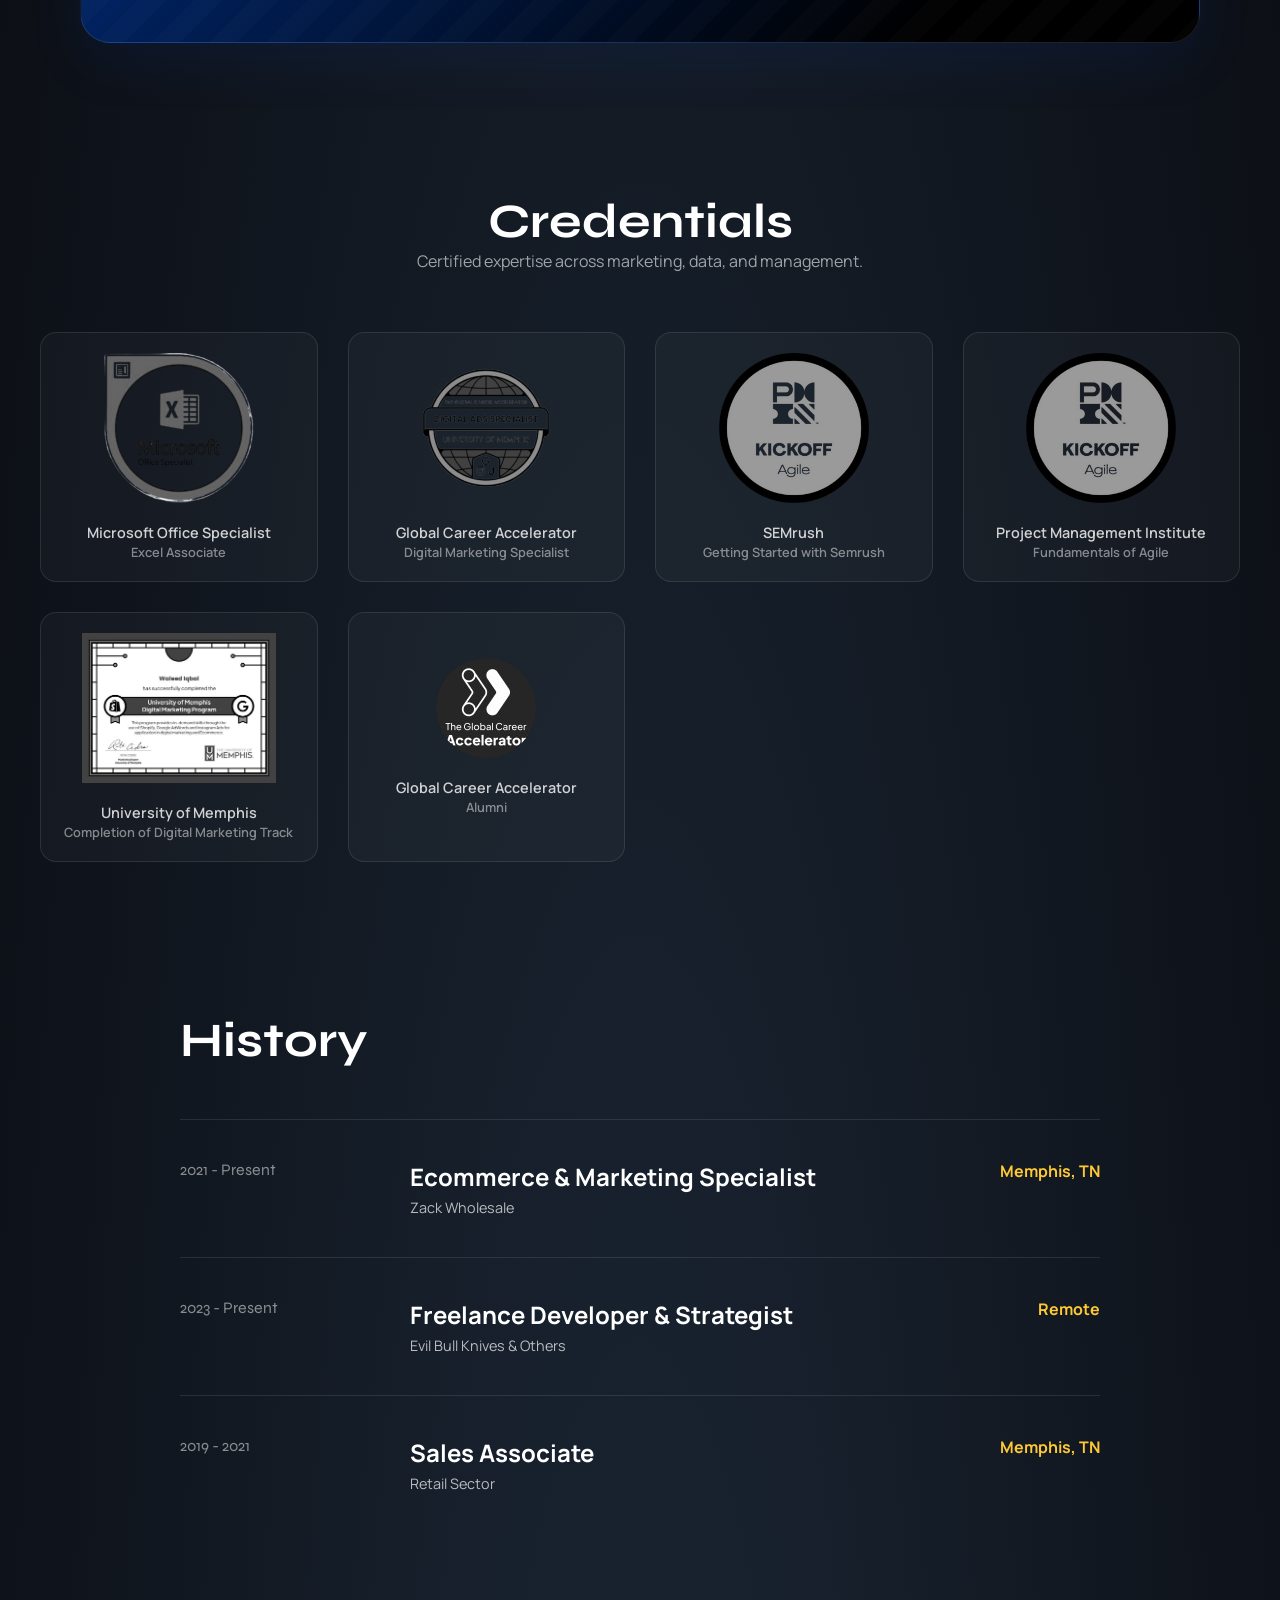
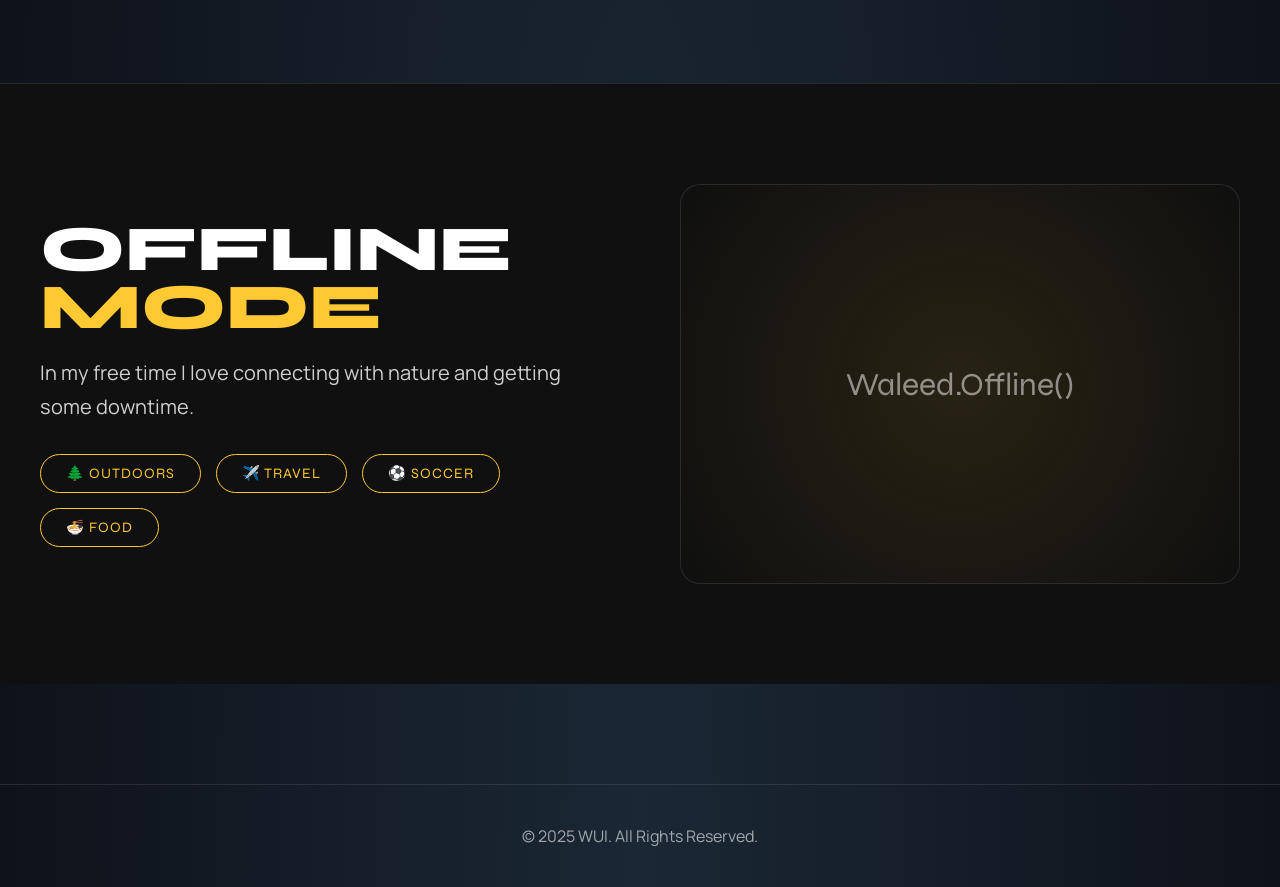
==== commit 1315d481: "Update about.html" ====
--- a/about.html
+++ b/about.html
@@ -12,8 +12,95 @@
     <link rel="stylesheet" href="assets/css/styles.css">
 
     <style>
-        /* --- ABOUT PAGE SPECIFIC STYLES --- */
-        
+        /* --- GLOBAL & MOBILE HEADER DEFAULTS (Floating & Translucent) --- */
+        body { margin: 0; padding: 0; overflow-x: hidden; width: 100%; }
+
+        .header {
+            position: fixed;
+            top: 20px;
+            left: 50%;
+            transform: translateX(-50%);
+            width: 90%;
+            max-width: 1200px;
+            z-index: 100;
+            padding: 10px 30px;
+            
+            /* Box Sizing for correct width calculation */
+            box-sizing: border-box; 
+
+            border-radius: 50px;
+            background: rgba(10, 10, 10, 0.85);
+            backdrop-filter: blur(12px);
+            -webkit-backdrop-filter: blur(12px);
+            border: 1px solid rgba(255,255,255,0.1);
+            box-shadow: 0 8px 32px 0 rgba(0, 0, 0, 0.5);
+            border-bottom: 1px solid rgba(255,255,255,0.1); 
+        }
+
+        .header-inner {
+            width: 100%;
+            display: flex;
+            justify-content: space-between;
+            align-items: center;
+        }
+
+        .logo {
+            height: 40px;
+            width: auto;
+        }
+
+        .nav-menu {
+            display: flex;
+            align-items: center;
+            gap: 30px;
+        }
+
+        .nav-link {
+            font-family: 'Manrope', sans-serif;
+            font-weight: 600;
+            font-size: 14px;
+            text-transform: uppercase;
+            letter-spacing: 1px;
+            color: rgba(255,255,255,0.8);
+            text-decoration: none;
+            transition: color 0.3s;
+        }
+
+        .nav-link:hover { color: var(--accent-yellow); }
+
+        /* --- BUTTON STYLES --- */
+        .contact-pill {
+            /* Default State: Your CTA Color */
+            border: 1px solid var(--accent-yellow) !important;
+            color: var(--accent-yellow) !important;
+            transition: all 0.3s ease;
+            text-transform: uppercase;
+            font-weight: 700;
+            letter-spacing: 0.5px;
+            display: flex;
+            align-items: center;
+            justify-content: center;
+            gap: 8px;
+            padding: 10px 24px;
+            border-radius: 100px;
+        }
+
+        .contact-pill:hover {
+            background-color: #0077b5 !important; /* LinkedIn Blue */
+            border-color: #0077b5 !important;
+            color: #ffffff !important;
+            box-shadow: 0 0 15px rgba(0, 119, 181, 0.4);
+            transform: translateY(-2px);
+        }
+
+        .li-icon {
+            width: 16px;
+            height: 16px;
+            fill: currentColor;
+            display: block; 
+        }
+
+        /* --- ABOUT PAGE CONTENT STYLES --- */
         .about-hero { padding: 200px 40px 100px; max-width: 1400px; margin: 0 auto; }
         .huge-text { font-family: 'Syne', sans-serif; font-size: clamp(3rem, 7vw, 9rem); line-height: 0.9; font-weight: 800; text-transform: uppercase; margin-bottom: 40px; }
         .bio-grid { display: grid; grid-template-columns: 1fr 1fr; gap: 80px; margin-top: 100px; align-items: start; }
@@ -55,58 +142,36 @@
         .honor-badge { background: rgba(255, 255, 255, 0.1); border: 1px solid #8996a0; padding: 8px 16px; border-radius: 8px; font-size: 0.9rem; font-weight: 600; color: #fff; }
         .honor-badge.summa { border-color: var(--accent-yellow); color: var(--accent-yellow); background: rgba(255, 172, 0, 0.1); }
 
-        /* --- UPDATED LINKEDIN BUTTON & ICON --- */
-        .contact-pill {
-            /* Default State: Your CTA Color */
-            border: 1px solid var(--accent-yellow) !important;
-            color: var(--accent-yellow) !important;
-            transition: all 0.3s ease;
-            text-transform: uppercase;
-            font-weight: 700;
-            letter-spacing: 0.5px;
-            /* Flex for Icon Alignment */
-            display: flex;
-            align-items: center;
-            justify-content: center;
-            gap: 8px;
-        }
-
-        .contact-pill:hover {
-            background-color: #0077b5 !important; /* LinkedIn Blue */
-            border-color: #0077b5 !important;
-            color: #ffffff !important; /* White Text */
-            box-shadow: 0 0 15px rgba(0, 119, 181, 0.4);
-            transform: translateY(-2px);
-        }
-
-        .li-icon {
-            width: 16px;
-            height: 16px;
-            fill: currentColor;
-            display: block; 
-        }
-
-        /* --- DESKTOP HEADER OVERRIDES (Only apply to screens larger than 900px) --- */
-        @media (min-width: 901px) {
+
+        /* --- MOBILE HEADER OVERRIDES (Max Width 768px) --- */
+        @media (max-width: 768px) {
             .header {
-                position: fixed;
-                top: 20px; /* Push down */
-                left: 50%;
-                transform: translateX(-50%);
-                width: 90%;
-                max-width: 1200px;
-                padding: 10px 30px;
-                border-radius: 50px; /* Rounded Corners */
-                background: rgba(10, 10, 10, 0.85); /* Translucent */
-                backdrop-filter: blur(12px);
-                -webkit-backdrop-filter: blur(12px);
-                border: 1px solid rgba(255,255,255,0.1);
-                box-shadow: 0 8px 32px 0 rgba(0, 0, 0, 0.5);
-                border-bottom: 1px solid rgba(255,255,255,0.1); 
+                width: 90%; 
+                max-width: 500px;
+                padding: 10px 15px; 
             }
-        }
-
-        /* --- MOBILE RESPONSIVE (Preserved) --- */
+            
+            .logo-container .logo { height: 32px; }
+            .nav-menu { gap: 15px; }
+            .nav-link { font-size: 13px; padding: 0; }
+            
+            /* --- Mobile Button: Icon Only --- */
+            .contact-pill {
+                padding: 8px !important; 
+                border-radius: 8px !important; 
+                min-width: 36px;
+                color: var(--accent-yellow) !important; 
+                background-color: transparent !important; 
+            }
+            .contact-pill:hover { transform: none; }
+            
+            .btn-text { display: none; } /* Hide text on mobile */
+            .li-icon { width: 20px; height: 20px; }
+
+            .about-hero { padding-top: 140px; } /* Increase padding to clear floating header */
+        }
+
+        /* --- TABLET/MOBILE CONTENT STYLES (Max Width 900px) --- */
         @media (max-width: 900px) {
             .bio-grid { grid-template-columns: 1fr; }
             .xp-row { grid-template-columns: 1fr; gap: 10px; }
@@ -230,6 +295,37 @@
                 <div class="cert-name">Global Career Accelerator<br><span style="opacity:0.6; font-size:0.8rem;">Alumni</span></div>
             </div>
 
+        </div>
+    </section>
+
+    <section class="xp-section">
+        <h2 style="font-family:'Syne', sans-serif; font-size:3rem; margin-bottom:50px;">History</h2>
+        
+        <div class="xp-row">
+            <div class="xp-date">2021 - Present</div>
+            <div class="xp-role">
+                <h3>Ecommerce & Marketing Specialist</h3>
+                <p>Zack Wholesale</p>
+            </div>
+            <div class="xp-company">Memphis, TN</div>
+        </div>
+
+        <div class="xp-row">
+            <div class="xp-date">2023 - Present</div>
+            <div class="xp-role">
+                <h3>Freelance Developer & Strategist</h3>
+                <p>Evil Bull Knives & Others</p>
+            </div>
+            <div class="xp-company">Remote</div>
+        </div>
+
+        <div class="xp-row">
+            <div class="xp-date">2019 - 2021</div>
+            <div class="xp-role">
+                <h3>Sales Associate</h3>
+                <p>Retail Sector</p>
+            </div>
+            <div class="xp-company">Memphis, TN</div>
         </div>
     </section>
 
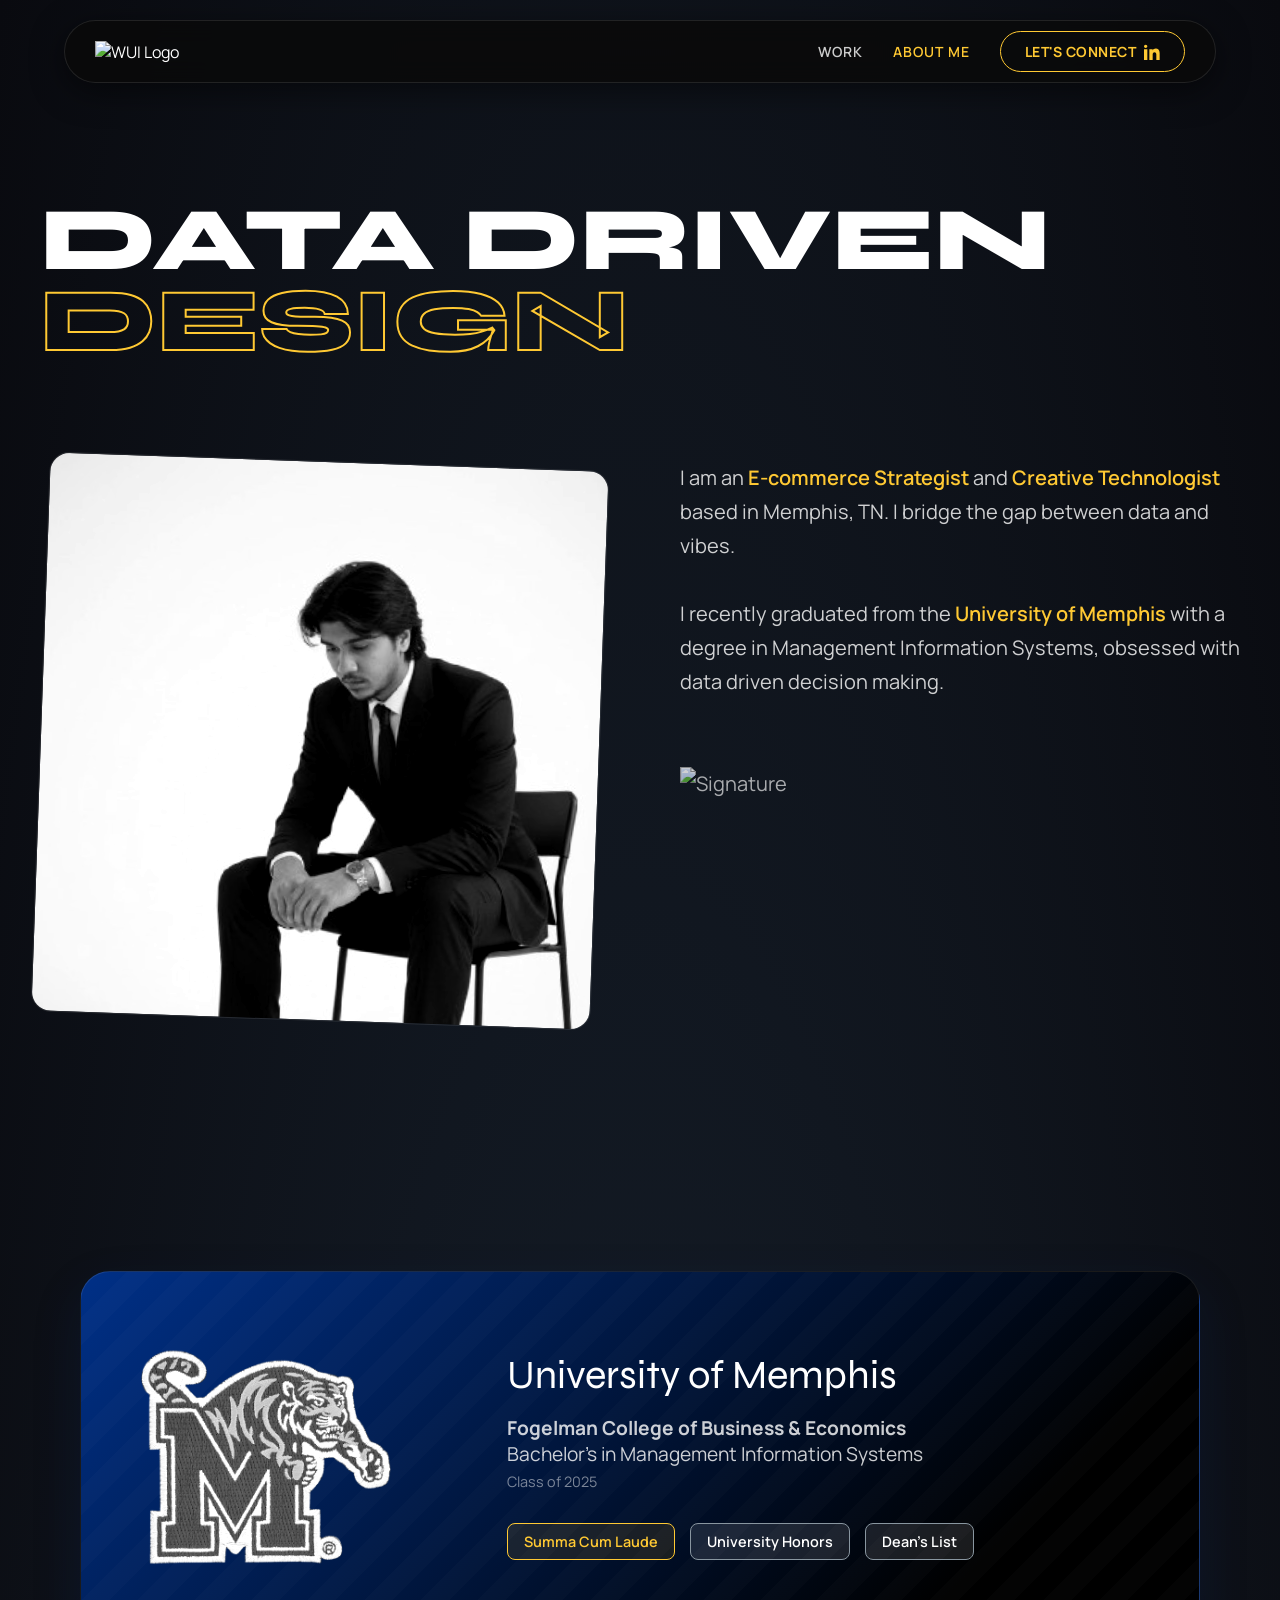
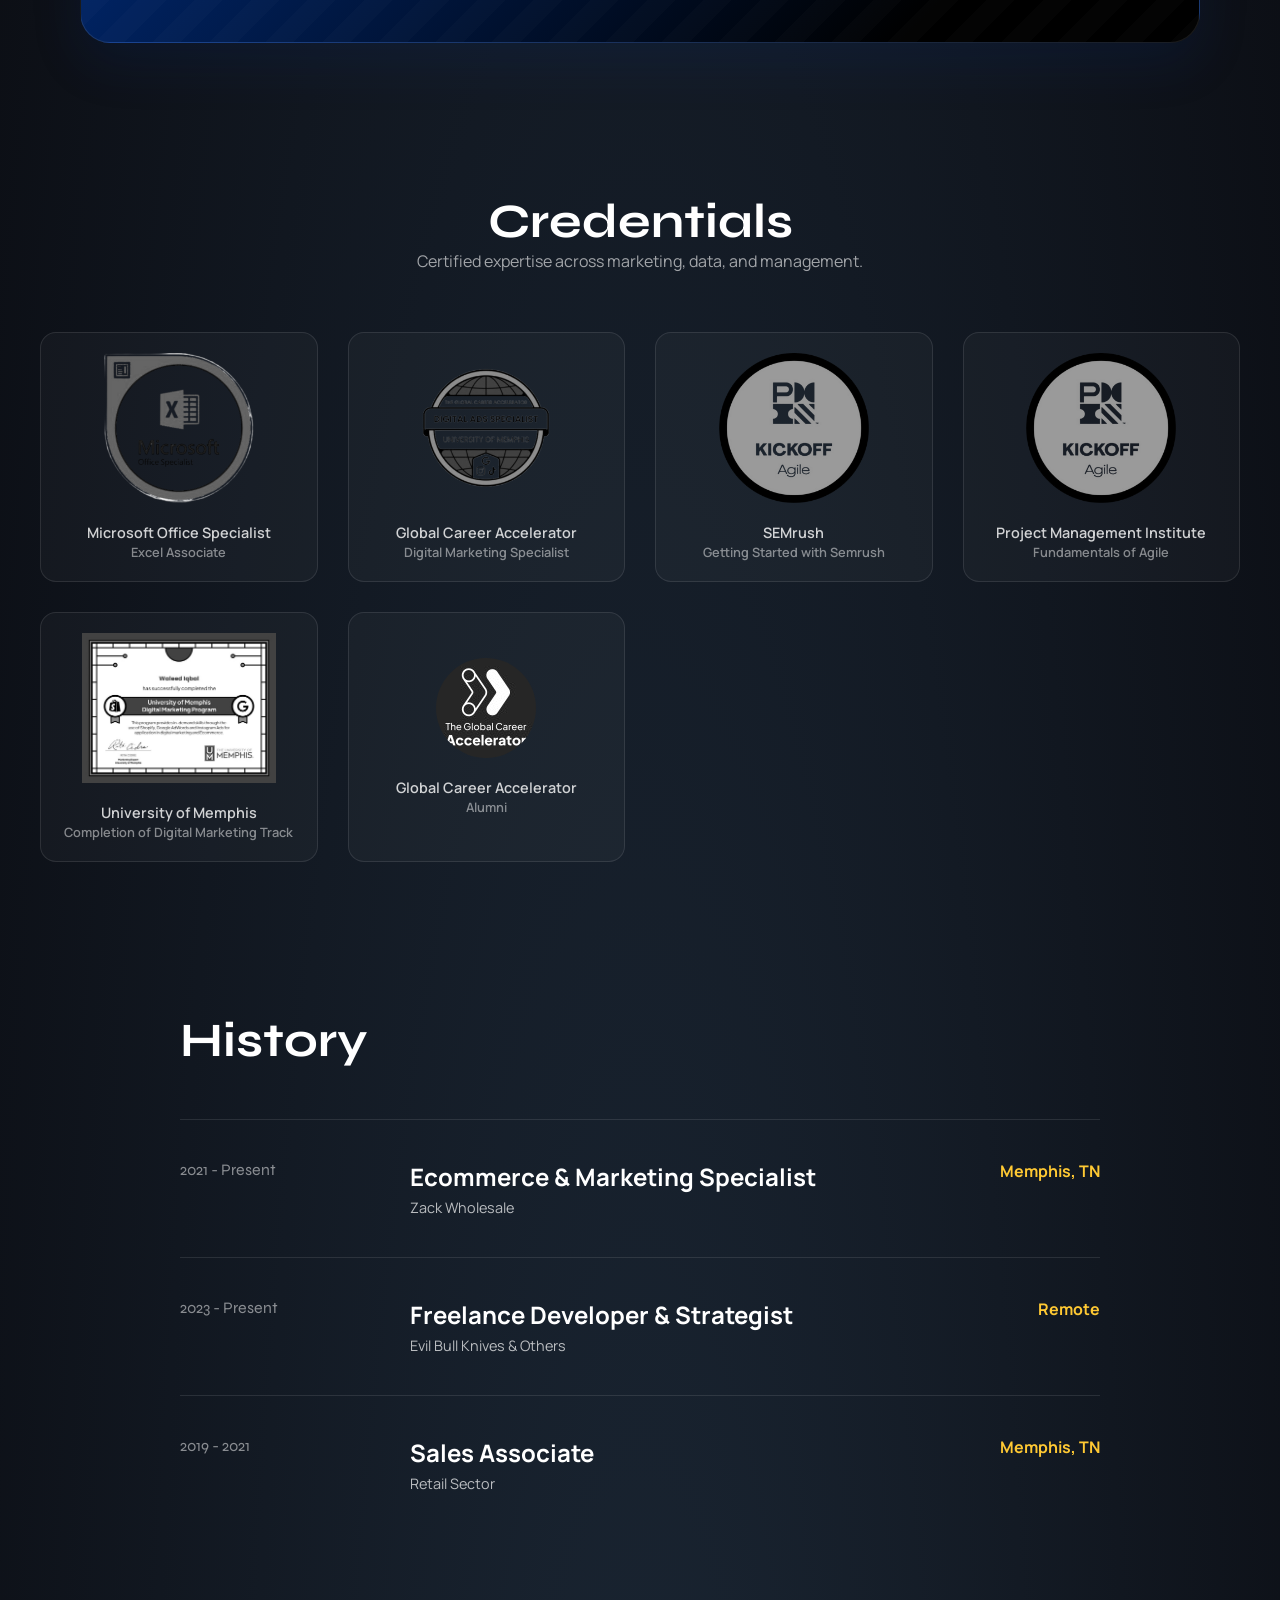
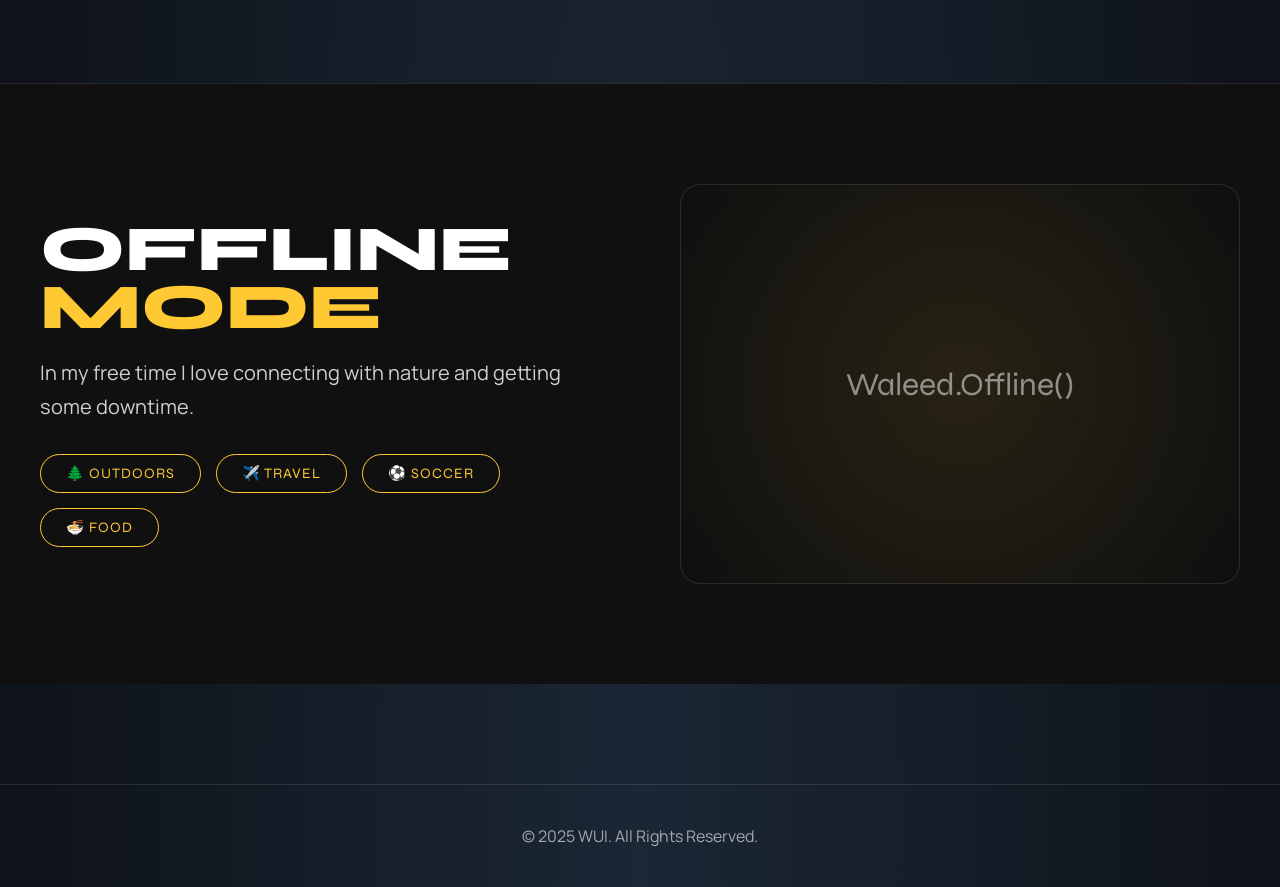
==== commit 85f82588: "Update about.html" ====
--- a/about.html
+++ b/about.html
@@ -12,129 +12,91 @@
     <link rel="stylesheet" href="assets/css/styles.css">
 
     <style>
-        /* --- GLOBAL & MOBILE HEADER DEFAULTS (Floating & Translucent) --- */
-        body { margin: 0; padding: 0; overflow-x: hidden; width: 100%; }
-
+        /* --- 1. GLOBAL UTILITIES --- */
+        * { box-sizing: border-box; }
+        html, body { margin: 0; padding: 0; overflow-x: hidden; width: 100%; background-color: #050505; color: white; }
+
+        /* Utility classes to toggle UI modes */
+        .mobile-only { display: none !important; }
+        .desktop-only { display: block !important; }
+
+        /* --- 2. HEADER STYLES (Shared) --- */
         .header {
             position: fixed;
-            top: 20px;
-            left: 50%;
-            transform: translateX(-50%);
-            width: 90%;
-            max-width: 1200px;
-            z-index: 100;
+            top: 20px; left: 50%; transform: translateX(-50%);
+            width: 90%; max-width: 1200px; z-index: 100;
             padding: 10px 30px;
-            
-            /* Box Sizing for correct width calculation */
-            box-sizing: border-box; 
-
             border-radius: 50px;
             background: rgba(10, 10, 10, 0.85);
-            backdrop-filter: blur(12px);
-            -webkit-backdrop-filter: blur(12px);
+            backdrop-filter: blur(12px); -webkit-backdrop-filter: blur(12px);
             border: 1px solid rgba(255,255,255,0.1);
             box-shadow: 0 8px 32px 0 rgba(0, 0, 0, 0.5);
-            border-bottom: 1px solid rgba(255,255,255,0.1); 
-        }
-
-        .header-inner {
-            width: 100%;
-            display: flex;
-            justify-content: space-between;
-            align-items: center;
-        }
-
-        .logo {
-            height: 40px;
-            width: auto;
-        }
-
-        .nav-menu {
-            display: flex;
-            align-items: center;
-            gap: 30px;
-        }
-
+        }
+        .header-inner { width: 100%; display: flex; justify-content: space-between; align-items: center; }
+        .logo { height: 40px; width: auto; }
+        .nav-menu { display: flex; align-items: center; gap: 30px; }
         .nav-link {
-            font-family: 'Manrope', sans-serif;
-            font-weight: 600;
-            font-size: 14px;
-            text-transform: uppercase;
-            letter-spacing: 1px;
-            color: rgba(255,255,255,0.8);
-            text-decoration: none;
-            transition: color 0.3s;
-        }
-
+            font-family: 'Manrope', sans-serif; font-weight: 600; font-size: 14px;
+            text-transform: uppercase; letter-spacing: 1px; color: rgba(255,255,255,0.8);
+            text-decoration: none; transition: color 0.3s;
+        }
         .nav-link:hover { color: var(--accent-yellow); }
-
-        /* --- BUTTON STYLES --- */
         .contact-pill {
-            /* Default State: Your CTA Color */
-            border: 1px solid var(--accent-yellow) !important;
-            color: var(--accent-yellow) !important;
-            transition: all 0.3s ease;
-            text-transform: uppercase;
-            font-weight: 700;
-            letter-spacing: 0.5px;
-            display: flex;
-            align-items: center;
-            justify-content: center;
-            gap: 8px;
-            padding: 10px 24px;
-            border-radius: 100px;
-        }
-
+            border: 1px solid var(--accent-yellow) !important; color: var(--accent-yellow) !important;
+            transition: all 0.3s ease; text-transform: uppercase; font-weight: 700; letter-spacing: 0.5px;
+            display: flex; align-items: center; justify-content: center; gap: 8px;
+            padding: 10px 24px; border-radius: 100px;
+        }
         .contact-pill:hover {
-            background-color: #0077b5 !important; /* LinkedIn Blue */
-            border-color: #0077b5 !important;
-            color: #ffffff !important;
-            box-shadow: 0 0 15px rgba(0, 119, 181, 0.4);
-            transform: translateY(-2px);
-        }
-
-        .li-icon {
-            width: 16px;
-            height: 16px;
-            fill: currentColor;
-            display: block; 
-        }
-
-        /* --- ABOUT PAGE CONTENT STYLES --- */
-        .about-hero { padding: 200px 40px 100px; max-width: 1400px; margin: 0 auto; }
+            background-color: #0077b5 !important; border-color: #0077b5 !important;
+            color: #ffffff !important; box-shadow: 0 0 15px rgba(0, 119, 181, 0.4); transform: translateY(-2px);
+        }
+        .li-icon { width: 16px; height: 16px; fill: currentColor; display: block; }
+
+        /* --- 3. DESKTOP UI STYLES --- */
+        .about-hero { padding: 200px 40px 100px; max-width: 1400px; margin: 0 auto; width: 100%; }
         .huge-text { font-family: 'Syne', sans-serif; font-size: clamp(3rem, 7vw, 9rem); line-height: 0.9; font-weight: 800; text-transform: uppercase; margin-bottom: 40px; }
         .bio-grid { display: grid; grid-template-columns: 1fr 1fr; gap: 80px; margin-top: 100px; align-items: start; }
         .bio-text { font-size: 1.25rem; line-height: 1.7; color: rgba(255,255,255,0.8); }
         .bio-text strong { color: var(--accent-yellow); font-weight: 600; }
-        .profile-img-container { position: relative; border-radius: 20px; overflow: hidden; transform: rotate(2deg); transition: transform 0.5s cubic-bezier(0.2, 0.8, 0.2, 1); border: 1px solid rgba(255,255,255,0.1); }
+        
+        .profile-img-container { position: relative; border-radius: 20px; overflow: hidden; transform: rotate(2deg); transition: transform 0.5s cubic-bezier(0.2, 0.8, 0.2, 1); border: 1px solid rgba(255,255,255,0.1); width: 100%; }
         .profile-img-container:hover { transform: rotate(0deg) scale(1.02); }
         .profile-img { width: 100%; height: auto; display: block; filter: grayscale(100%) contrast(1.1); transition: filter 0.5s ease; }
         .profile-img-container:hover .profile-img { filter: grayscale(0%); }
-        .xp-section { max-width: 1000px; margin: 150px auto; padding: 0 40px; }
+        
+        /* Desktop Cert Grid */
+        .cert-section { margin: 150px auto; padding: 0 40px; max-width: 1400px; width: 100%; }
+        .section-header-center { text-align: center; margin-bottom: 60px; }
+        .cert-grid { display: grid; grid-template-columns: repeat(auto-fill, minmax(250px, 1fr)); gap: 30px; }
+        .cert-card { 
+            background: rgba(255,255,255,0.03); border: 1px solid rgba(255,255,255,0.1); 
+            border-radius: 16px; padding: 20px; display: flex; flex-direction: column; 
+            align-items: center; justify-content: center; transition: transform 0.3s ease, border-color 0.3s ease; 
+            height: 250px; 
+        }
+        .cert-card:hover { transform: translateY(-10px); border-color: var(--accent-yellow); background: rgba(255,255,255,0.06); }
+        .cert-img { max-width: 100%; max-height: 150px; object-fit: contain; margin-bottom: 20px; filter: grayscale(100%); transition: filter 0.3s ease; }
+        .cert-card:hover .cert-img { filter: grayscale(0%); }
+        .cert-name { font-family: 'Manrope', sans-serif; font-size: 0.9rem; text-align: center; font-weight: 600; color: rgba(255,255,255,0.8); }
+
+        .xp-section { max-width: 1000px; margin: 150px auto; padding: 0 40px; width: 100%; }
         .xp-row { border-top: 1px solid rgba(255,255,255,0.1); padding: 40px 0; display: grid; grid-template-columns: 1fr 2fr 1fr; transition: background 0.3s; }
-        .xp-row:hover { background: rgba(255,255,255,0.02); }
         .xp-date { font-family: 'Syne', sans-serif; opacity: 0.5; }
         .xp-role h3 { font-size: 1.5rem; margin-bottom: 5px; color:white; }
         .xp-role p { font-size: 0.9rem; opacity: 0.7; }
         .xp-company { text-align: right; color: var(--accent-yellow); font-weight: 700; }
-        .cert-section { margin: 150px auto; padding: 0 40px; max-width: 1400px; }
-        .section-header-center { text-align: center; margin-bottom: 60px; }
-        .cert-grid { display: grid; grid-template-columns: repeat(auto-fill, minmax(250px, 1fr)); gap: 30px; }
-        .cert-card { background: rgba(255,255,255,0.03); border: 1px solid rgba(255,255,255,0.1); border-radius: 16px; padding: 20px; display: flex; flex-direction: column; align-items: center; justify-content: center; transition: transform 0.3s ease, border-color 0.3s ease; height: 250px; }
-        .cert-card:hover { transform: translateY(-10px); border-color: var(--accent-yellow); background: rgba(255,255,255,0.06); }
-        .cert-img { max-width: 100%; max-height: 150px; object-fit: contain; margin-bottom: 20px; filter: grayscale(100%); transition: filter 0.3s ease; }
-        .cert-card:hover .cert-img { filter: grayscale(0%); }
-        .cert-name { font-family: 'Manrope', sans-serif; font-size: 0.9rem; text-align: center; font-weight: 600; color: rgba(255,255,255,0.8); }
-        .personal-section { background: #101010; padding: 100px 40px; margin-top: 100px; border-top: 1px solid rgba(255,255,255,0.1); }
+
+        .personal-section { background: #101010; padding: 100px 40px; margin-top: 100px; border-top: 1px solid rgba(255,255,255,0.1); width: 100%; }
         .personal-container { max-width: 1400px; margin: 0 auto; display: grid; grid-template-columns: 1fr 1fr; gap: 80px; align-items: center; }
         .hobbies-list { display: flex; flex-wrap: wrap; gap: 15px; margin-top: 30px; }
         .hobby-pill { border: 1px solid var(--accent-yellow); color: var(--accent-yellow); padding: 10px 25px; border-radius: 50px; font-family: 'Syne', sans-serif; text-transform: uppercase; letter-spacing: 1px; font-size: 0.9rem; transition: all 0.3s; }
         .hobby-pill:hover { background: var(--accent-yellow); color: black; }
-        .edu-section { margin: 150px auto; max-width: 1200px; padding: 0 40px; position: relative; }
+
+        .edu-section { margin: 150px auto; max-width: 1200px; padding: 0 40px; position: relative; width: 100%; }
         .edu-card { background: linear-gradient(135deg, #003087 0%, #000000 80%); border-radius: 30px; overflow: hidden; position: relative; padding: 60px; display: grid; grid-template-columns: 1fr 2fr; gap: 50px; align-items: center; border: 1px solid rgba(255, 255, 255, 0.1); box-shadow: 0 20px 50px rgba(0, 48, 135, 0.15); }
         .tiger-stripes { position: absolute; inset: 0; background-image: repeating-linear-gradient(-45deg, rgba(255, 255, 255, 0.03) 0px, rgba(255, 255, 255, 0.03) 20px, transparent 20px, transparent 40px); z-index: 0; opacity: 0.5; }
         .edu-emblem { width: 100%; max-width: 250px; filter: grayscale(100%) brightness(1.2); transition: all 0.5s ease; position: relative; z-index: 1; }
-        .edu-card:hover .edu-emblem { filter: grayscale(0%); transform: scale(1.05) rotate(-5deg); }
         .edu-content { position: relative; z-index: 1; }
         .edu-header { font-family: 'Syne', sans-serif; font-size: 2.5rem; line-height: 1; margin-bottom: 20px; color: white; }
         .edu-sub { font-size: 1.2rem; color: rgba(255,255,255,0.8); margin-bottom: 30px; }
@@ -143,44 +105,111 @@
         .honor-badge.summa { border-color: var(--accent-yellow); color: var(--accent-yellow); background: rgba(255, 172, 0, 0.1); }
 
 
-        /* --- MOBILE HEADER OVERRIDES (Max Width 768px) --- */
+        /* --- 4. MOBILE-ONLY UI OVERRIDES (Max Width 768px) --- */
         @media (max-width: 768px) {
-            .header {
-                width: 90%; 
-                max-width: 500px;
-                padding: 10px 15px; 
-            }
-            
+            
+            /* Toggle Utilities */
+            .mobile-only { display: block !important; }
+            .desktop-only { display: none !important; }
+
+            /* Header Adjustments */
+            .header { width: 90%; max-width: 500px; padding: 10px 15px; }
             .logo-container .logo { height: 32px; }
             .nav-menu { gap: 15px; }
             .nav-link { font-size: 13px; padding: 0; }
-            
-            /* --- Mobile Button: Icon Only --- */
-            .contact-pill {
-                padding: 8px !important; 
-                border-radius: 8px !important; 
-                min-width: 36px;
-                color: var(--accent-yellow) !important; 
-                background-color: transparent !important; 
-            }
-            .contact-pill:hover { transform: none; }
-            
-            .btn-text { display: none; } /* Hide text on mobile */
+            .contact-pill { padding: 8px !important; border-radius: 8px !important; min-width: 36px; color: var(--accent-yellow) !important; background-color: transparent !important; }
+            .btn-text { display: none; }
             .li-icon { width: 20px; height: 20px; }
 
-            .about-hero { padding-top: 140px; } /* Increase padding to clear floating header */
-        }
-
-        /* --- TABLET/MOBILE CONTENT STYLES (Max Width 900px) --- */
-        @media (max-width: 900px) {
-            .bio-grid { grid-template-columns: 1fr; }
-            .xp-row { grid-template-columns: 1fr; gap: 10px; }
-            .xp-company { text-align: left; }
-            .huge-text { font-size: 3.5rem; }
-            .personal-container { grid-template-columns: 1fr; }
-            .edu-card { grid-template-columns: 1fr; text-align: center; padding: 40px 20px; }
-            .edu-emblem { max-width: 150px; margin: 0 auto; }
-            .honors-list { justify-content: center; }
+            /* --- NEW MOBILE HERO (ID Card Style) --- */
+            .mobile-hero-wrapper {
+                height: 90vh; /* Nearly full screen */
+                position: relative;
+                display: flex;
+                flex-direction: column;
+                justify-content: flex-end;
+                padding: 30px;
+                overflow: hidden;
+                margin-bottom: 50px;
+            }
+            
+            .mobile-hero-bg {
+                position: absolute; top: 0; left: 0; width: 100%; height: 100%;
+                /* Using profile pic as background for cool effect */
+                background-image: url('assets/images/pfpportfolio.jpeg'); 
+                background-size: cover;
+                background-position: center;
+                filter: grayscale(100%) brightness(0.6);
+                z-index: -1;
+            }
+            
+            .mobile-hero-content {
+                z-index: 2;
+                background: rgba(0,0,0,0.7);
+                backdrop-filter: blur(10px);
+                padding: 25px;
+                border-radius: 20px;
+                border: 1px solid rgba(255,255,255,0.15);
+            }
+
+            .m-hero-title { font-family: 'Syne', sans-serif; font-size: 2.5rem; line-height: 1; margin: 0; color: white; }
+            .m-hero-subtitle { font-family: 'Manrope', sans-serif; color: var(--accent-yellow); font-weight: 700; font-size: 1rem; margin-top: 10px; text-transform: uppercase; letter-spacing: 1px; }
+
+            /* --- NEW MOBILE CAROUSEL (For Certs) --- */
+            /* This turns the grid into a horizontal scroll snap area */
+            .cert-section-mobile {
+                padding-left: 20px;
+                margin-bottom: 80px;
+            }
+            .mobile-scroll-container {
+                display: flex;
+                overflow-x: auto;
+                scroll-snap-type: x mandatory;
+                gap: 15px;
+                padding-bottom: 20px;
+                padding-right: 20px; /* Space for last card */
+                -webkit-overflow-scrolling: touch; /* Smooth scroll iOS */
+            }
+            .cert-card-mobile {
+                flex: 0 0 85vw; /* Card takes 85% of screen width */
+                scroll-snap-align: center;
+                background: #111;
+                border: 1px solid rgba(255,255,255,0.1);
+                border-radius: 16px;
+                padding: 30px;
+                display: flex;
+                flex-direction: column;
+                align-items: center;
+                justify-content: center;
+                height: 300px;
+            }
+            .cert-card-mobile img { filter: grayscale(0%); max-height: 120px; margin-bottom: 20px; }
+
+            /* --- NEW MOBILE TIMELINE (Compact History) --- */
+            .xp-mobile-wrapper { padding: 0 20px; margin-bottom: 80px; }
+            .xp-mobile-card {
+                position: relative;
+                padding-left: 30px;
+                margin-bottom: 40px;
+                border-left: 2px solid rgba(255,255,255,0.1);
+            }
+            .xp-mobile-card::before {
+                content: ''; position: absolute; left: -6px; top: 0; width: 10px; height: 10px;
+                background: var(--accent-yellow); border-radius: 50%;
+            }
+            .xp-m-role { font-size: 1.2rem; font-weight: 700; color: white; margin-bottom: 5px; }
+            .xp-m-company { color: var(--accent-yellow); font-size: 0.9rem; margin-bottom: 5px; text-transform: uppercase; letter-spacing: 1px; }
+            .xp-m-date { opacity: 0.5; font-size: 0.8rem; font-family: 'Syne', sans-serif; }
+
+            /* --- MOBILE EDU CARD --- */
+            .edu-mobile-wrapper { padding: 0 20px; margin-bottom: 80px; }
+            .edu-mobile-card {
+                background: linear-gradient(135deg, #003087 0%, #000000 80%);
+                border-radius: 20px; padding: 30px; text-align: center;
+                border: 1px solid rgba(255,255,255,0.1);
+            }
+            .edu-mobile-card img { width: 100px; margin-bottom: 20px; filter: grayscale(0%); }
+            .honors-mobile { display: flex; flex-wrap: wrap; justify-content: center; gap: 8px; margin-top: 20px; }
         }
     </style>
 </head>
@@ -208,148 +237,222 @@
         </div>
     </header>
 
-    <section class="about-hero">
-        <h1 class="huge-text reveal-text">
-            Data Driven <br>
-            <span style="color: transparent; -webkit-text-stroke: 2px var(--accent-yellow);">Design</span>
-        </h1>
-
-        <div class="bio-grid">
-            <div class="profile-img-container reveal-text-delay">
-                <img src="assets/images/pfpportfolio.jpeg" alt="Waleed Iqbal" class="profile-img"> 
-            </div>
-
-            <div class="bio-text reveal-text-delay">
-                <p>
-                    I am an <strong>E-commerce Strategist</strong> and <strong>Creative Technologist</strong> based in Memphis, TN. I bridge the gap between data and vibes.
+    <div class="desktop-only">
+        <section class="about-hero">
+            <h1 class="huge-text reveal-text">
+                Data Driven <br>
+                <span style="color: transparent; -webkit-text-stroke: 2px var(--accent-yellow);">Design</span>
+            </h1>
+
+            <div class="bio-grid">
+                <div class="profile-img-container reveal-text-delay">
+                    <img src="assets/images/pfpportfolio.jpeg" alt="Waleed Iqbal" class="profile-img"> 
+                </div>
+
+                <div class="bio-text reveal-text-delay">
+                    <p>
+                        I am an <strong>E-commerce Strategist</strong> and <strong>Creative Technologist</strong> based in Memphis, TN. I bridge the gap between data and vibes.
+                    </p>
+                    <br>
+                    <p>
+                        I recently graduated from the <strong>University of Memphis</strong> with a degree in Management Information Systems, obsessed with data driven decision making.
+                    </p>
+                    
+                    <br><br>
+                    <img src="assets/images/Copy of WALEED (1).png" alt="Signature" style="height: 40px; opacity: 0.8;">
+                </div>
+            </div>
+        </section>
+
+        <section class="edu-section">
+            <div class="edu-card">
+                <div class="tiger-stripes"></div>
+                <img src="assets/images/uofmbadge.png" alt="University of Memphis" class="edu-emblem">
+                <div class="edu-content">
+                    <div class="edu-header">University of Memphis</div>
+                    <div class="edu-sub">
+                        <strong>Fogelman College of Business & Economics</strong><br>
+                        Bachelor's in Management Information Systems<br>
+                        <span style="opacity: 0.6; font-size: 0.9rem;">Class of 2025</span>
+                    </div>
+                    <div class="honors-list">
+                        <span class="honor-badge summa">Summa Cum Laude</span>
+                        <span class="honor-badge">University Honors</span>
+                        <span class="honor-badge">Dean's List</span>
+                    </div>
+                </div>
+            </div>
+        </section>
+
+        <section class="cert-section">
+            <div class="section-header-center">
+                <h2 style="font-family:'Syne', sans-serif; font-size:3rem;">Credentials</h2>
+                <p style="opacity:0.6;">Certified expertise across marketing, data, and management.</p>
+            </div>
+            
+            <div class="cert-grid">
+                <div class="cert-card">
+                    <img src="assets/images/MOScert.png" alt="Microsoft Excel" class="cert-img">
+                    <div class="cert-name">Microsoft Office Specialist<br><span style="opacity:0.6; font-size:0.8rem;">Excel Associate</span></div>
+                </div>
+                <div class="cert-card">
+                    <img src="assets/images/digitalmarketcert.png" alt="Digital Marketing" class="cert-img">
+                    <div class="cert-name">Global Career Accelerator<br><span style="opacity:0.6; font-size:0.8rem;">Digital Marketing Specialist</span></div>
+                </div>
+                <div class="cert-card">
+                    <img src="assets/images/semrushcert (2).png" alt="Semrush" class="cert-img">
+                    <div class="cert-name">SEMrush<br><span style="opacity:0.6; font-size:0.8rem;">Getting Started with Semrush</span></div>
+                </div>
+                <div class="cert-card">
+                    <img src="assets/images/fundofpMI.png" alt="PMI Agile" class="cert-img">
+                    <div class="cert-name">Project Management Institute<br><span style="opacity:0.6; font-size:0.8rem;">Fundamentals of Agile</span></div>
+                </div>
+                <div class="cert-card">
+                    <img src="assets/images/UOFMdigcert.jpeg" alt="UofM Digital" class="cert-img">
+                    <div class="cert-name">University of Memphis<br><span style="opacity:0.6; font-size:0.8rem;">Completion of Digital Marketing Track</span></div>
+                </div>
+                <div class="cert-card">
+                    <img src="assets/images/globalcareer acceleratormini logo.jpeg" alt="GCA" class="cert-img" style="border-radius:50%;">
+                    <div class="cert-name">Global Career Accelerator<br><span style="opacity:0.6; font-size:0.8rem;">Alumni</span></div>
+                </div>
+            </div>
+        </section>
+
+        <section class="xp-section">
+            <h2 style="font-family:'Syne', sans-serif; font-size:3rem; margin-bottom:50px;">History</h2>
+            <div class="xp-row">
+                <div class="xp-date">2021 - Present</div>
+                <div class="xp-role">
+                    <h3>Ecommerce & Marketing Specialist</h3>
+                    <p>Zack Wholesale</p>
+                </div>
+                <div class="xp-company">Memphis, TN</div>
+            </div>
+            <div class="xp-row">
+                <div class="xp-date">2023 - Present</div>
+                <div class="xp-role">
+                    <h3>Freelance Developer & Strategist</h3>
+                    <p>Evil Bull Knives & Others</p>
+                </div>
+                <div class="xp-company">Remote</div>
+            </div>
+            <div class="xp-row">
+                <div class="xp-date">2019 - 2021</div>
+                <div class="xp-role">
+                    <h3>Sales Associate</h3>
+                    <p>Retail Sector</p>
+                </div>
+                <div class="xp-company">Memphis, TN</div>
+            </div>
+        </section>
+
+        <section class="personal-section">
+            <div class="personal-container">
+                <div class="personal-text">
+                    <h2 class="huge-text" style="font-size: 4rem; margin-bottom: 20px;">Offline <span style="color:var(--accent-yellow)">Mode</span></h2>
+                    <p class="bio-text">
+                        In my free time I love connecting with nature and getting some downtime. 
+                    </p>
+                    <div class="hobbies-list">
+                        <span class="hobby-pill">🌲 Outdoors</span>
+                        <span class="hobby-pill">✈️ Travel</span>
+                        <span class="hobby-pill">⚽ Soccer</span>
+                        <span class="hobby-pill">🍜 Food</span>
+                    </div>
+                </div>
+                <div style="width:100%; height: 400px; background: radial-gradient(circle, rgba(255,201,51,0.1), transparent); border-radius: 20px; border: 1px solid rgba(255,255,255,0.1); display:flex; align-items:center; justify-content:center;">
+                    <span style="font-family:'Syne', sans-serif; font-size: 2rem; opacity: 0.5;">Waleed.Offline()</span>
+                </div>
+            </div>
+        </section>
+    </div>
+
+    <div class="mobile-only">
+        
+        <div class="mobile-hero-wrapper">
+            <div class="mobile-hero-bg"></div>
+            <div class="mobile-hero-content">
+                <h1 class="m-hero-title">Waleed <br>Iqbal</h1>
+                <div class="m-hero-subtitle">Creative Technologist</div>
+                <p style="color: rgba(255,255,255,0.7); font-size: 0.9rem; margin-top: 15px;">
+                    Memphis-based Strategist bridging the gap between data & vibes.
                 </p>
-                <br>
-                <p>
-                    I recently graduated from the <strong>University of Memphis</strong> with a degree in Management Information Systems, obsessed with data driven decision making.
-                </p>
-                
-                <br><br>
-                <img src="assets/images/Copy of WALEED (1).png" alt="Signature" style="height: 40px; opacity: 0.8;">
-            </div>
-        </div>
-    </section>
-
-    <section class="edu-section">
-        <div class="edu-card">
-            <div class="tiger-stripes"></div>
-            
-            <img src="assets/images/uofmbadge.png" alt="University of Memphis" class="edu-emblem">
-            
-            <div class="edu-content">
-                <div class="edu-header">University of Memphis</div>
-                <div class="edu-sub">
-                    <strong>Fogelman College of Business & Economics</strong><br>
-                    Bachelor's in Management Information Systems<br>
-                    <span style="opacity: 0.6; font-size: 0.9rem;">Class of 2025</span>
-                </div>
-                
-                <div class="honors-list">
-                    <span class="honor-badge summa">Summa Cum Laude</span>
-                    <span class="honor-badge">University Honors</span>
-                    <span class="honor-badge">Dean's List</span>
-                </div>
-            </div>
-        </div>
-    </section>
-
-    <section class="cert-section">
-        <div class="section-header-center">
-            <h2 style="font-family:'Syne', sans-serif; font-size:3rem;">Credentials</h2>
-            <p style="opacity:0.6;">Certified expertise across marketing, data, and management.</p>
-        </div>
-        
-        <div class="cert-grid">
-            
-            <div class="cert-card">
-                <img src="assets/images/MOScert.png" alt="Microsoft Excel" class="cert-img">
-                <div class="cert-name">Microsoft Office Specialist<br><span style="opacity:0.6; font-size:0.8rem;">Excel Associate</span></div>
-            </div>
-
-            <div class="cert-card">
-                <img src="assets/images/digitalmarketcert.png" alt="Digital Marketing" class="cert-img">
-                <div class="cert-name">Global Career Accelerator<br><span style="opacity:0.6; font-size:0.8rem;">Digital Marketing Specialist</span></div>
-            </div>
-
-            <div class="cert-card">
-                <img src="assets/images/semrushcert (2).png" alt="Semrush" class="cert-img">
-                <div class="cert-name">SEMrush<br><span style="opacity:0.6; font-size:0.8rem;">Getting Started with Semrush</span></div>
-            </div>
-
-            <div class="cert-card">
-                <img src="assets/images/fundofpMI.png" alt="PMI Agile" class="cert-img">
-                <div class="cert-name">Project Management Institute<br><span style="opacity:0.6; font-size:0.8rem;">Fundamentals of Agile</span></div>
-            </div>
-
-            <div class="cert-card">
-                <img src="assets/images/UOFMdigcert.jpeg" alt="UofM Digital" class="cert-img">
-                <div class="cert-name">University of Memphis<br><span style="opacity:0.6; font-size:0.8rem;">Completion of Digital Marketing Track</span></div>
-            </div>
-
-            <div class="cert-card">
-                <img src="assets/images/globalcareer acceleratormini logo.jpeg" alt="GCA" class="cert-img" style="border-radius:50%;">
-                <div class="cert-name">Global Career Accelerator<br><span style="opacity:0.6; font-size:0.8rem;">Alumni</span></div>
-            </div>
-
-        </div>
-    </section>
-
-    <section class="xp-section">
-        <h2 style="font-family:'Syne', sans-serif; font-size:3rem; margin-bottom:50px;">History</h2>
-        
-        <div class="xp-row">
-            <div class="xp-date">2021 - Present</div>
-            <div class="xp-role">
-                <h3>Ecommerce & Marketing Specialist</h3>
-                <p>Zack Wholesale</p>
-            </div>
-            <div class="xp-company">Memphis, TN</div>
-        </div>
-
-        <div class="xp-row">
-            <div class="xp-date">2023 - Present</div>
-            <div class="xp-role">
-                <h3>Freelance Developer & Strategist</h3>
-                <p>Evil Bull Knives & Others</p>
-            </div>
-            <div class="xp-company">Remote</div>
-        </div>
-
-        <div class="xp-row">
-            <div class="xp-date">2019 - 2021</div>
-            <div class="xp-role">
-                <h3>Sales Associate</h3>
-                <p>Retail Sector</p>
-            </div>
-            <div class="xp-company">Memphis, TN</div>
-        </div>
-    </section>
-
-    <section class="personal-section">
-        <div class="personal-container">
-            <div class="personal-text">
-                <h2 class="huge-text" style="font-size: 4rem; margin-bottom: 20px;">Offline <span style="color:var(--accent-yellow)">Mode</span></h2>
-                <p class="bio-text">
-                    In my free time I love connecting with nature and getting some downtime. 
-                </p>
-                
-                <div class="hobbies-list">
-                    <span class="hobby-pill">🌲 Outdoors</span>
-                    <span class="hobby-pill">✈️ Travel</span>
-                    <span class="hobby-pill">⚽ Soccer</span>
-                    <span class="hobby-pill">🍜 Food</span>
-                </div>
-            </div>
-            
-            <div style="width:100%; height: 400px; background: radial-gradient(circle, rgba(255,201,51,0.1), transparent); border-radius: 20px; border: 1px solid rgba(255,255,255,0.1); display:flex; align-items:center; justify-content:center;">
-                <span style="font-family:'Syne', sans-serif; font-size: 2rem; opacity: 0.5;">Waleed.Offline()</span>
-            </div>
-        </div>
-    </section>
+                <div class="hobbies-list" style="margin-top: 15px;">
+                    <span class="hobby-pill" style="font-size: 0.7rem; padding: 5px 15px;">Memphis, TN</span>
+                    <span class="hobby-pill" style="font-size: 0.7rem; padding: 5px 15px;">MIS '25</span>
+                </div>
+            </div>
+        </div>
+
+        <div class="edu-mobile-wrapper">
+            <h2 style="font-family:'Syne'; font-size: 1.5rem; margin-bottom: 20px; color:white;">Education</h2>
+            <div class="edu-mobile-card">
+                <img src="assets/images/uofmbadge.png" alt="UofM">
+                <div style="font-family:'Syne'; font-size: 1.2rem; color: white; line-height: 1.1;">University of Memphis</div>
+                <div style="font-size: 0.9rem; opacity: 0.7; margin-top: 5px;">B.B.A Management Info Systems</div>
+                <div class="honors-mobile">
+                    <span class="honor-badge summa" style="font-size: 0.7rem;">Summa Cum Laude</span>
+                    <span class="honor-badge" style="font-size: 0.7rem;">University Honors</span>
+                </div>
+            </div>
+        </div>
+
+        <div class="cert-section-mobile">
+            <h2 style="font-family:'Syne'; font-size: 1.5rem; margin-bottom: 20px; color:white;">Credentials</h2>
+            <div class="mobile-scroll-container">
+                <div class="cert-card-mobile">
+                    <img src="assets/images/MOScert.png" alt="Microsoft Excel">
+                    <div class="cert-name">Microsoft Office Specialist<br><span style="opacity:0.6; font-size:0.8rem;">Excel Associate</span></div>
+                </div>
+                <div class="cert-card-mobile">
+                    <img src="assets/images/digitalmarketcert.png" alt="Digital Marketing">
+                    <div class="cert-name">Global Career Accelerator<br><span style="opacity:0.6; font-size:0.8rem;">Digital Marketing Specialist</span></div>
+                </div>
+                <div class="cert-card-mobile">
+                    <img src="assets/images/semrushcert (2).png" alt="Semrush">
+                    <div class="cert-name">SEMrush<br><span style="opacity:0.6; font-size:0.8rem;">SEO Toolkit</span></div>
+                </div>
+                <div class="cert-card-mobile">
+                    <img src="assets/images/fundofpMI.png" alt="PMI">
+                    <div class="cert-name">Project Management Inst.<br><span style="opacity:0.6; font-size:0.8rem;">Fundamentals of Agile</span></div>
+                </div>
+            </div>
+            <div style="text-align: center; font-size: 0.8rem; opacity: 0.5; margin-top: 10px;">← Swipe to view more →</div>
+        </div>
+
+        <div class="xp-mobile-wrapper">
+            <h2 style="font-family:'Syne'; font-size: 1.5rem; margin-bottom: 20px; color:white;">History</h2>
+            
+            <div class="xp-mobile-card">
+                <div class="xp-m-role">Ecommerce Specialist</div>
+                <div class="xp-m-company">Zack Wholesale • 2021 - Present</div>
+                <div class="xp-m-date">Driving digital strategy and automation for B2B operations.</div>
+            </div>
+
+            <div class="xp-mobile-card">
+                <div class="xp-m-role">Freelance Dev</div>
+                <div class="xp-m-company">Evil Bull Knives • 2023 - Present</div>
+                <div class="xp-m-date">Custom Shopify development and brand identity design.</div>
+            </div>
+
+            <div class="xp-mobile-card" style="border-left: 2px solid rgba(255,255,255,0.05);">
+                <div class="xp-m-role">Sales Associate</div>
+                <div class="xp-m-company">Retail Sector • 2019 - 2021</div>
+                <div class="xp-m-date">Foundational experience in customer relations.</div>
+            </div>
+        </div>
+
+        <div class="xp-mobile-wrapper">
+             <div style="width:100%; height: 200px; background: radial-gradient(circle, rgba(255,201,51,0.1), transparent); border-radius: 20px; border: 1px solid rgba(255,255,255,0.1); display:flex; flex-direction: column; align-items:center; justify-content:center;">
+                <span style="font-family:'Syne', sans-serif; font-size: 1.5rem; color: white;">Offline Mode</span>
+                <div class="hobbies-list" style="justify-content: center; margin-top: 15px;">
+                    <span class="hobby-pill" style="font-size: 0.7rem;">🌲 Outdoors</span>
+                    <span class="hobby-pill" style="font-size: 0.7rem;">⚽ Soccer</span>
+                </div>
+            </div>
+        </div>
+
+    </div>
 
     <footer class="footer">
         <p>© 2025 WUI. All Rights Reserved.</p>
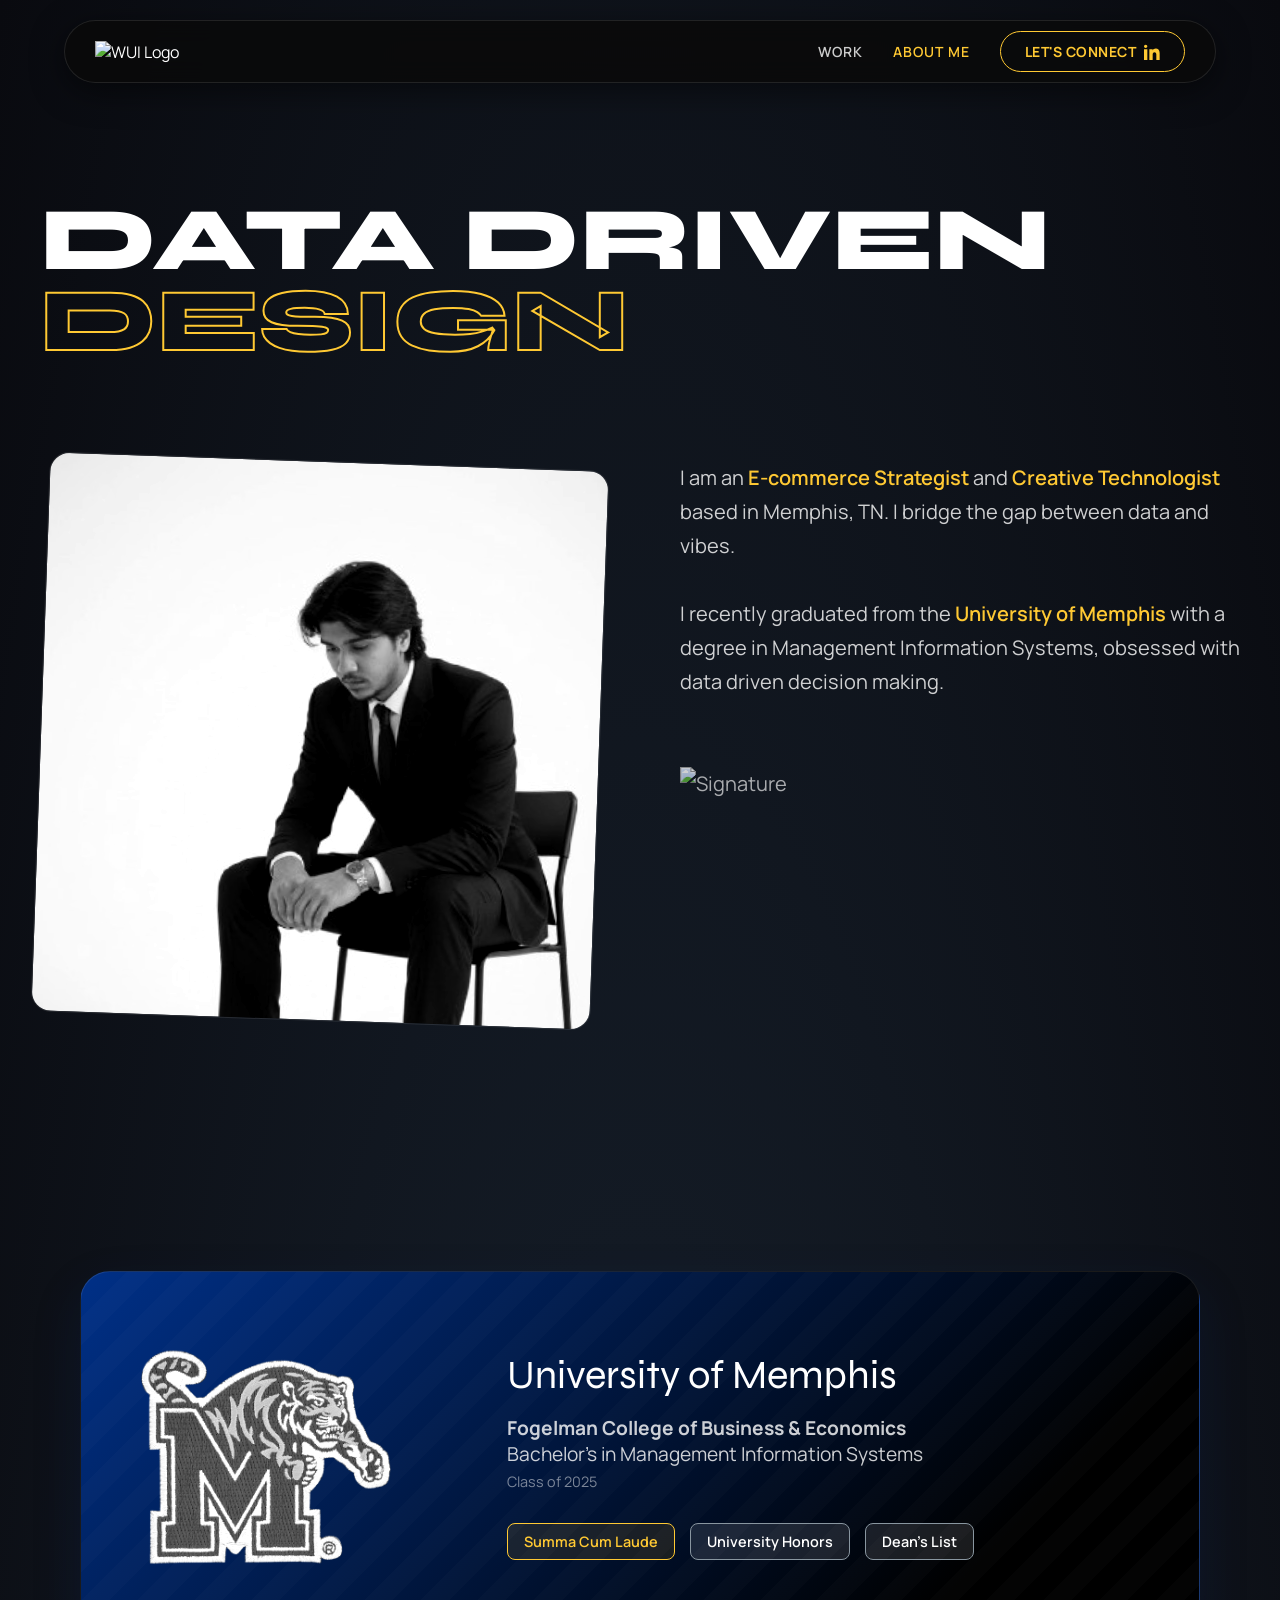
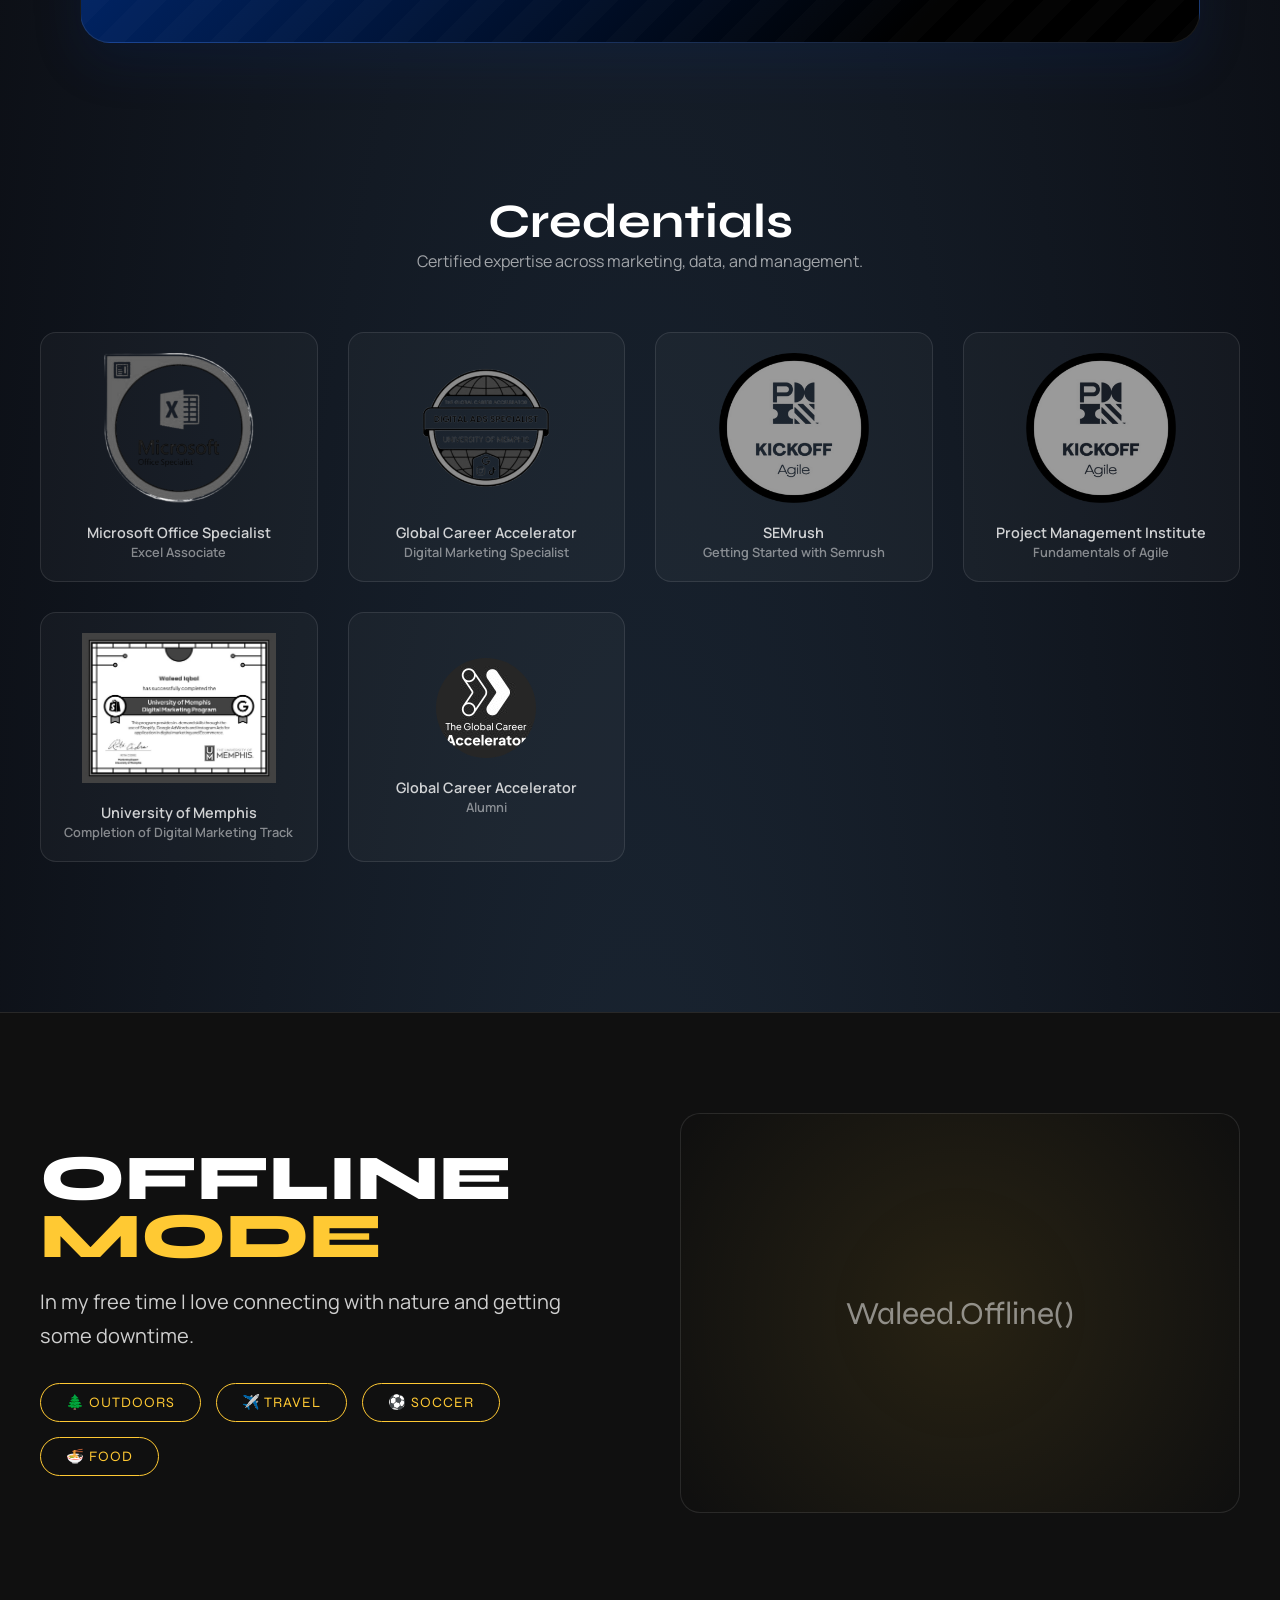
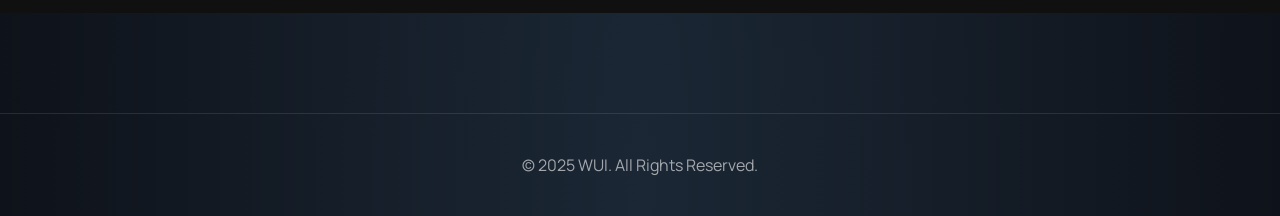
==== commit 89fa3fbe: "Update about.html" ====
--- a/about.html
+++ b/about.html
@@ -122,8 +122,10 @@
             .li-icon { width: 20px; height: 20px; }
 
             /* --- NEW MOBILE HERO (ID Card Style) --- */
+            /* ... inside your @media (max-width: 768px) block ... */
+
             .mobile-hero-wrapper {
-                height: 90vh; /* Nearly full screen */
+                height: 90vh;
                 position: relative;
                 display: flex;
                 flex-direction: column;
@@ -131,27 +133,37 @@
                 padding: 30px;
                 overflow: hidden;
                 margin-bottom: 50px;
-            }
-            
+                background: #111; /* Fallback color if image fails */
+            }
+            
+            /* UPDATED: Container for the image */
             .mobile-hero-bg {
-                position: absolute; top: 0; left: 0; width: 100%; height: 100%;
-                /* Using profile pic as background for cool effect */
-                background-image: url('assets/images/pfpportfolio.jpeg'); 
-                background-size: cover;
-                background-position: center;
+                position: absolute; 
+                top: 0; 
+                left: 0; 
+                width: 100%; 
+                height: 100%;
+                z-index: 0; /* Behind content */
+            }
+
+            /* NEW: The actual image styling */
+            .mobile-bg-img {
+                width: 100%;
+                height: 100%;
+                object-fit: cover; /* Ensures it covers the screen like a background */
+                object-position: center;
                 filter: grayscale(100%) brightness(0.6);
-                z-index: -1;
             }
             
             .mobile-hero-content {
-                z-index: 2;
+                z-index: 2; /* In front of image */
+                position: relative;
                 background: rgba(0,0,0,0.7);
                 backdrop-filter: blur(10px);
                 padding: 25px;
                 border-radius: 20px;
                 border: 1px solid rgba(255,255,255,0.15);
             }
-
             .m-hero-title { font-family: 'Syne', sans-serif; font-size: 2.5rem; line-height: 1; margin: 0; color: white; }
             .m-hero-subtitle { font-family: 'Manrope', sans-serif; color: var(--accent-yellow); font-weight: 700; font-size: 1rem; margin-top: 10px; text-transform: uppercase; letter-spacing: 1px; }
 
@@ -318,34 +330,6 @@
             </div>
         </section>
 
-        <section class="xp-section">
-            <h2 style="font-family:'Syne', sans-serif; font-size:3rem; margin-bottom:50px;">History</h2>
-            <div class="xp-row">
-                <div class="xp-date">2021 - Present</div>
-                <div class="xp-role">
-                    <h3>Ecommerce & Marketing Specialist</h3>
-                    <p>Zack Wholesale</p>
-                </div>
-                <div class="xp-company">Memphis, TN</div>
-            </div>
-            <div class="xp-row">
-                <div class="xp-date">2023 - Present</div>
-                <div class="xp-role">
-                    <h3>Freelance Developer & Strategist</h3>
-                    <p>Evil Bull Knives & Others</p>
-                </div>
-                <div class="xp-company">Remote</div>
-            </div>
-            <div class="xp-row">
-                <div class="xp-date">2019 - 2021</div>
-                <div class="xp-role">
-                    <h3>Sales Associate</h3>
-                    <p>Retail Sector</p>
-                </div>
-                <div class="xp-company">Memphis, TN</div>
-            </div>
-        </section>
-
         <section class="personal-section">
             <div class="personal-container">
                 <div class="personal-text">
@@ -367,10 +351,13 @@
         </section>
     </div>
 
-    <div class="mobile-only">
+   <div class="mobile-only">
         
         <div class="mobile-hero-wrapper">
-            <div class="mobile-hero-bg"></div>
+            <div class="mobile-hero-bg">
+                <img src="assets/images/pfpportfolio.jpeg" alt="Background" class="mobile-bg-img">
+            </div>
+
             <div class="mobile-hero-content">
                 <h1 class="m-hero-title">Waleed <br>Iqbal</h1>
                 <div class="m-hero-subtitle">Creative Technologist</div>
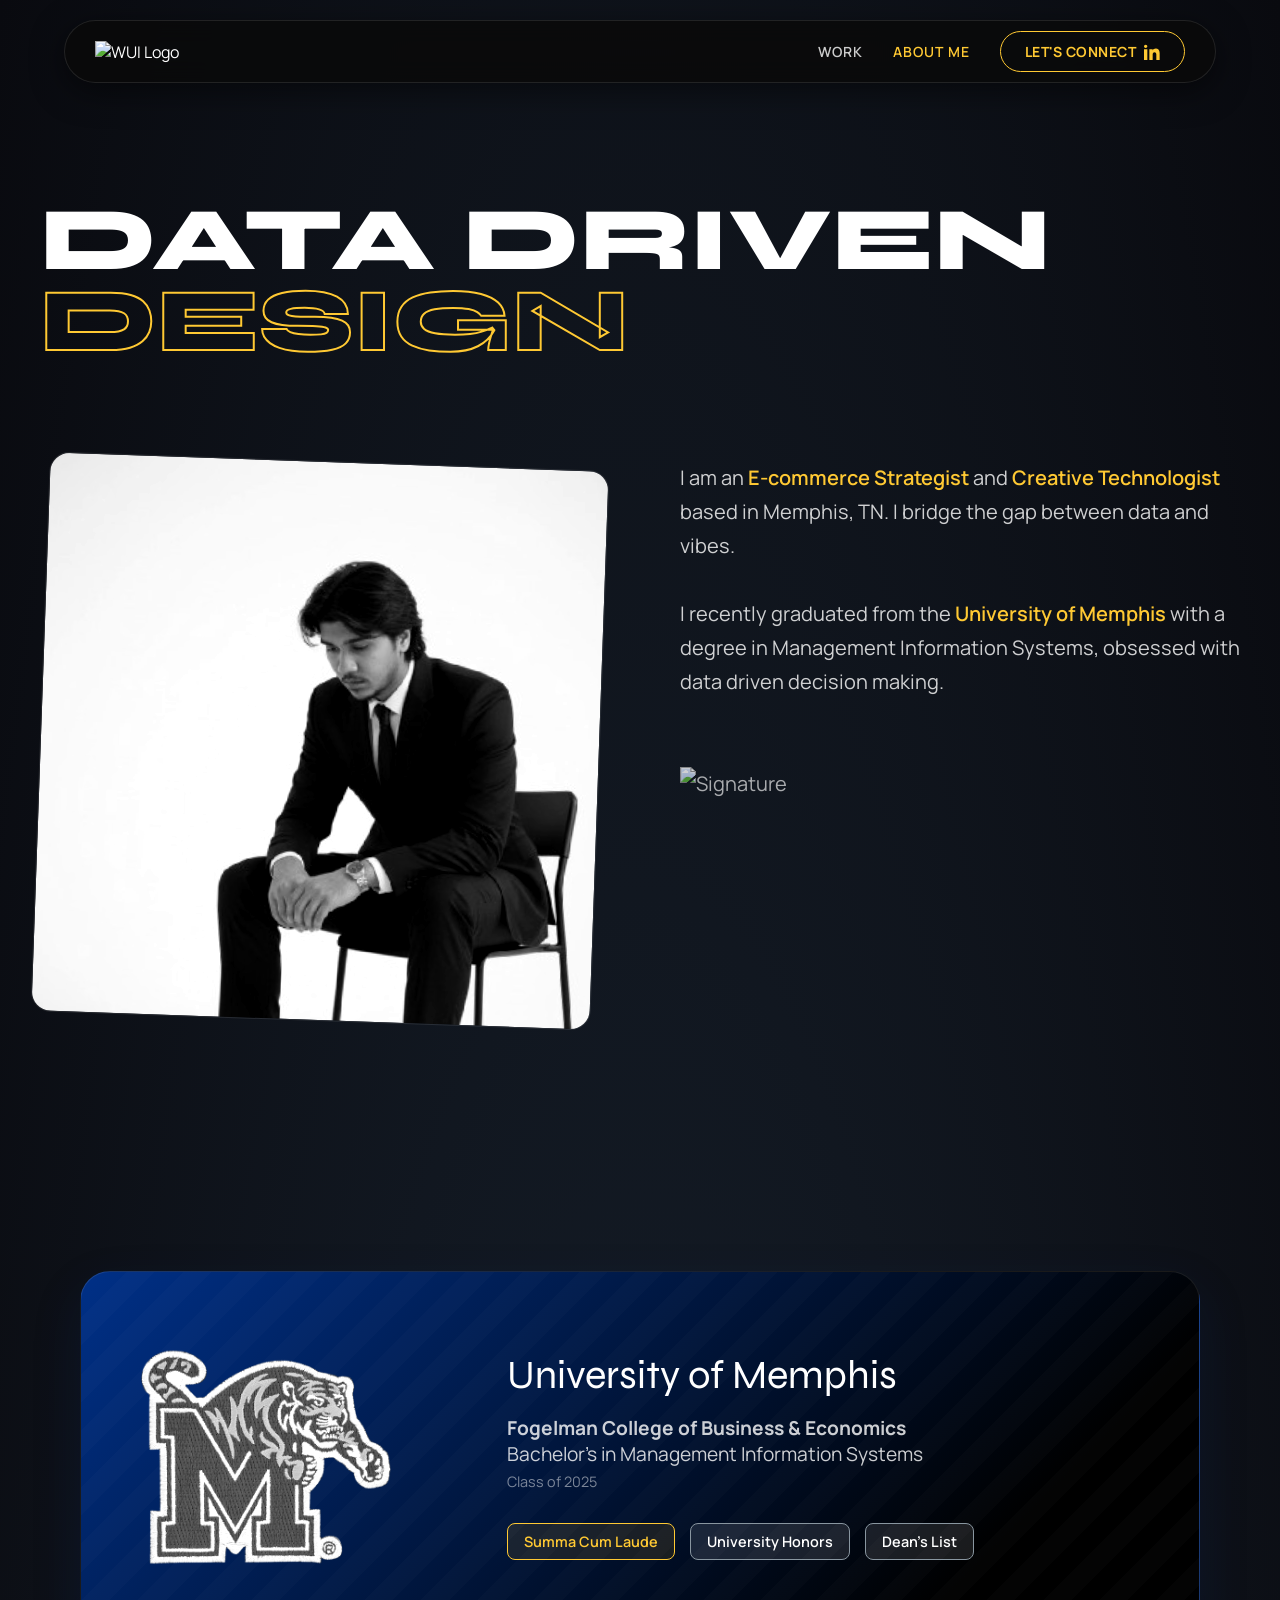
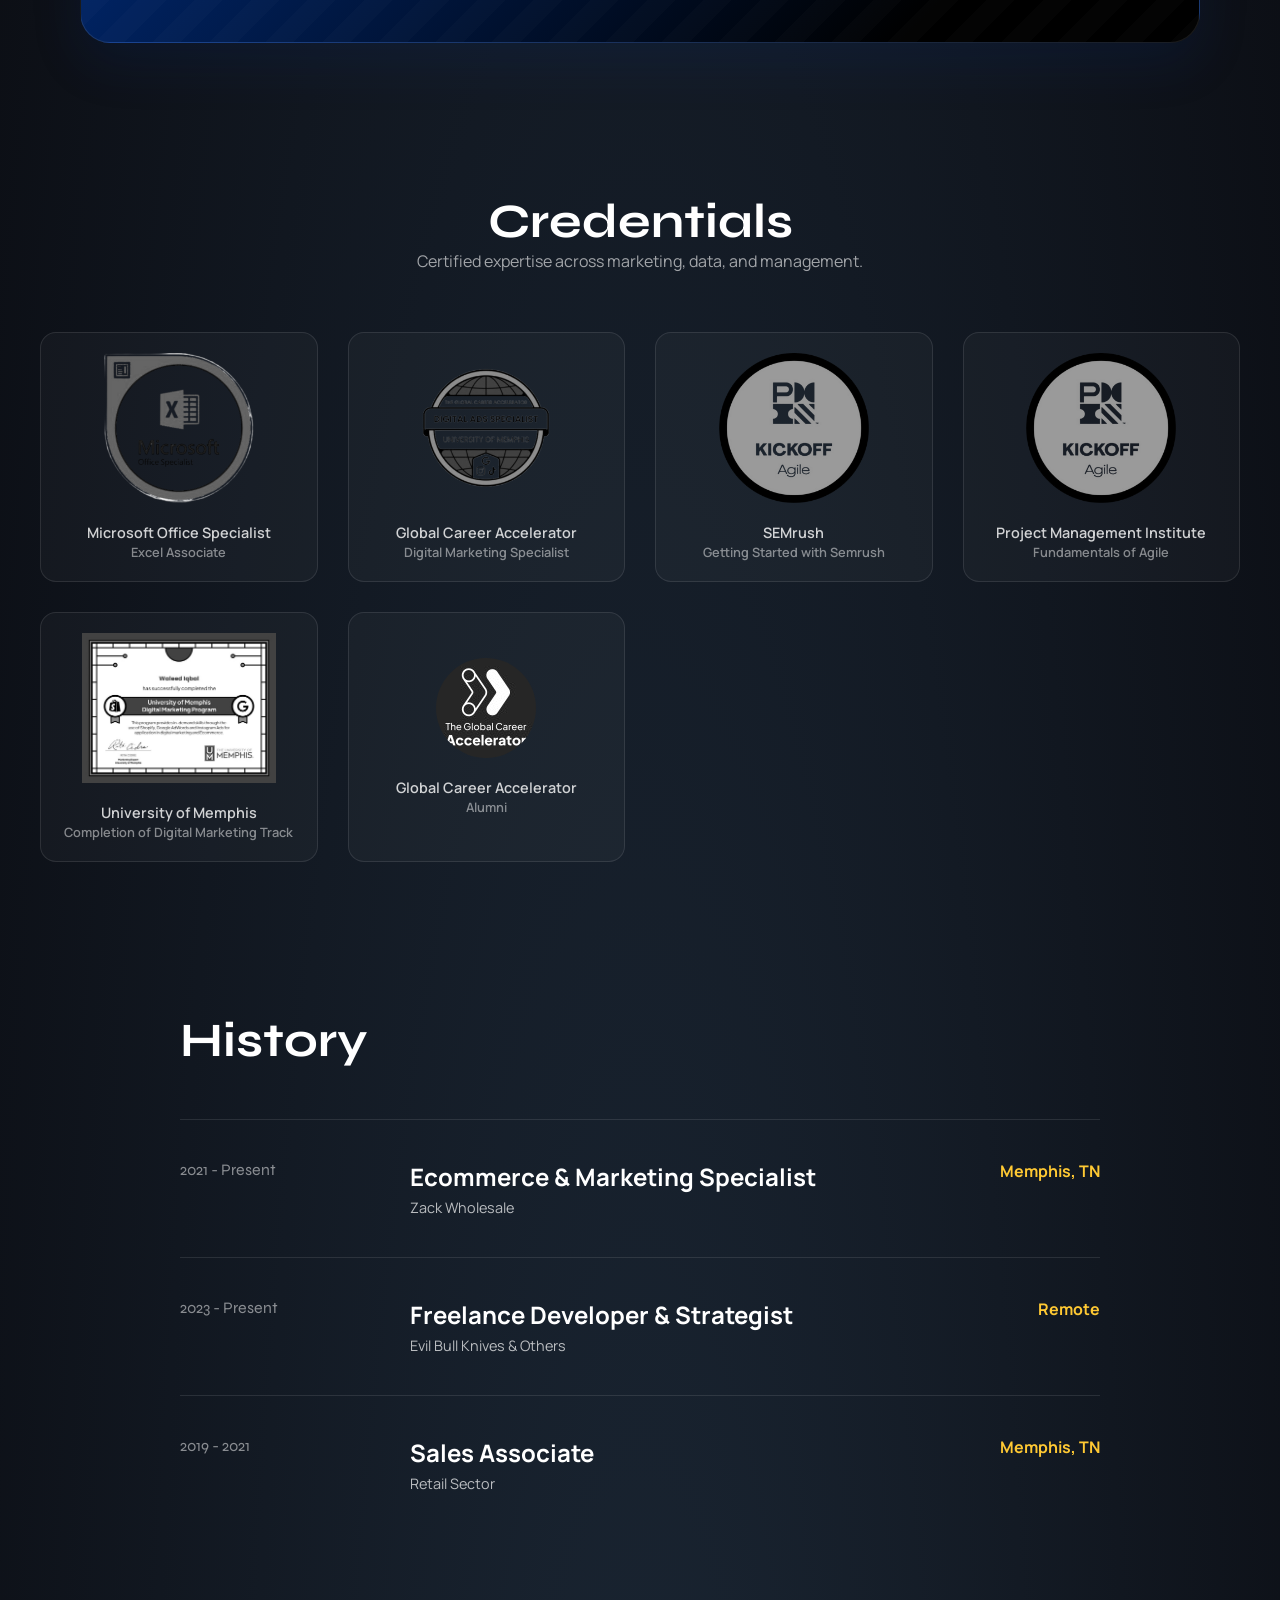
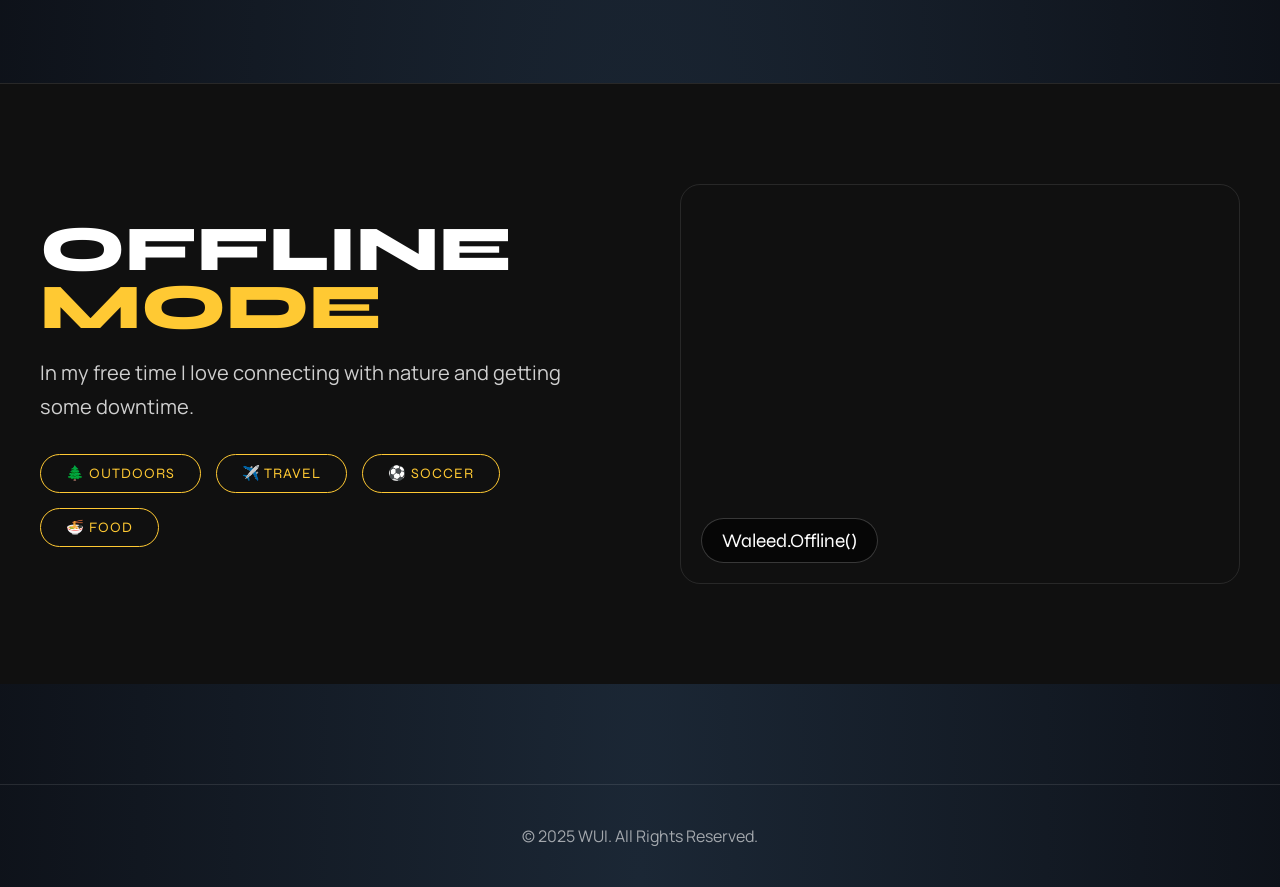
==== commit badffa93: "Update about.html" ====
--- a/about.html
+++ b/about.html
@@ -93,6 +93,25 @@
         .hobby-pill { border: 1px solid var(--accent-yellow); color: var(--accent-yellow); padding: 10px 25px; border-radius: 50px; font-family: 'Syne', sans-serif; text-transform: uppercase; letter-spacing: 1px; font-size: 0.9rem; transition: all 0.3s; }
         .hobby-pill:hover { background: var(--accent-yellow); color: black; }
 
+        /* Offline Video Styling */
+        .offline-video-container {
+            width: 100%; height: 400px; 
+            border-radius: 20px; 
+            overflow: hidden; 
+            border: 1px solid rgba(255,255,255,0.1);
+            position: relative;
+        }
+        .offline-video {
+            width: 100%; height: 100%; object-fit: cover;
+        }
+        .offline-overlay {
+            position: absolute; bottom: 20px; left: 20px;
+            background: rgba(0,0,0,0.6); backdrop-filter: blur(5px);
+            padding: 10px 20px; border-radius: 50px;
+            font-family: 'Syne', sans-serif; font-size: 1.2rem;
+            border: 1px solid rgba(255,255,255,0.2);
+        }
+
         .edu-section { margin: 150px auto; max-width: 1200px; padding: 0 40px; position: relative; width: 100%; }
         .edu-card { background: linear-gradient(135deg, #003087 0%, #000000 80%); border-radius: 30px; overflow: hidden; position: relative; padding: 60px; display: grid; grid-template-columns: 1fr 2fr; gap: 50px; align-items: center; border: 1px solid rgba(255, 255, 255, 0.1); box-shadow: 0 20px 50px rgba(0, 48, 135, 0.15); }
         .tiger-stripes { position: absolute; inset: 0; background-image: repeating-linear-gradient(-45deg, rgba(255, 255, 255, 0.03) 0px, rgba(255, 255, 255, 0.03) 20px, transparent 20px, transparent 40px); z-index: 0; opacity: 0.5; }
@@ -122,8 +141,6 @@
             .li-icon { width: 20px; height: 20px; }
 
             /* --- NEW MOBILE HERO (ID Card Style) --- */
-            /* ... inside your @media (max-width: 768px) block ... */
-
             .mobile-hero-wrapper {
                 height: 90vh;
                 position: relative;
@@ -168,7 +185,6 @@
             .m-hero-subtitle { font-family: 'Manrope', sans-serif; color: var(--accent-yellow); font-weight: 700; font-size: 1rem; margin-top: 10px; text-transform: uppercase; letter-spacing: 1px; }
 
             /* --- NEW MOBILE CAROUSEL (For Certs) --- */
-            /* This turns the grid into a horizontal scroll snap area */
             .cert-section-mobile {
                 padding-left: 20px;
                 margin-bottom: 80px;
@@ -222,6 +238,19 @@
             }
             .edu-mobile-card img { width: 100px; margin-bottom: 20px; filter: grayscale(0%); }
             .honors-mobile { display: flex; flex-wrap: wrap; justify-content: center; gap: 8px; margin-top: 20px; }
+            
+            /* Mobile Offline Video */
+            .mobile-video-wrapper {
+                margin-bottom: 80px;
+                padding: 0 20px;
+            }
+            .mobile-offline-video {
+                width: 100%;
+                height: 300px;
+                object-fit: cover;
+                border-radius: 20px;
+                border: 1px solid rgba(255,255,255,0.1);
+            }
         }
     </style>
 </head>
@@ -330,6 +359,34 @@
             </div>
         </section>
 
+        <section class="xp-section">
+            <h2 style="font-family:'Syne', sans-serif; font-size:3rem; margin-bottom:50px;">History</h2>
+            <div class="xp-row">
+                <div class="xp-date">2021 - Present</div>
+                <div class="xp-role">
+                    <h3>Ecommerce & Marketing Specialist</h3>
+                    <p>Zack Wholesale</p>
+                </div>
+                <div class="xp-company">Memphis, TN</div>
+            </div>
+            <div class="xp-row">
+                <div class="xp-date">2023 - Present</div>
+                <div class="xp-role">
+                    <h3>Freelance Developer & Strategist</h3>
+                    <p>Evil Bull Knives & Others</p>
+                </div>
+                <div class="xp-company">Remote</div>
+            </div>
+            <div class="xp-row">
+                <div class="xp-date">2019 - 2021</div>
+                <div class="xp-role">
+                    <h3>Sales Associate</h3>
+                    <p>Retail Sector</p>
+                </div>
+                <div class="xp-company">Memphis, TN</div>
+            </div>
+        </section>
+
         <section class="personal-section">
             <div class="personal-container">
                 <div class="personal-text">
@@ -344,14 +401,18 @@
                         <span class="hobby-pill">🍜 Food</span>
                     </div>
                 </div>
-                <div style="width:100%; height: 400px; background: radial-gradient(circle, rgba(255,201,51,0.1), transparent); border-radius: 20px; border: 1px solid rgba(255,255,255,0.1); display:flex; align-items:center; justify-content:center;">
-                    <span style="font-family:'Syne', sans-serif; font-size: 2rem; opacity: 0.5;">Waleed.Offline()</span>
+                <div class="offline-video-container">
+                    <video class="offline-video" autoplay loop muted playsinline>
+                        <source src="assets/videos/1000050380.mp4" type="video/mp4">
+                        Your browser does not support the video tag.
+                    </video>
+                    <div class="offline-overlay">Waleed.Offline()</div>
                 </div>
             </div>
         </section>
     </div>
 
-   <div class="mobile-only">
+    <div class="mobile-only">
         
         <div class="mobile-hero-wrapper">
             <div class="mobile-hero-bg">
@@ -407,36 +468,14 @@
             <div style="text-align: center; font-size: 0.8rem; opacity: 0.5; margin-top: 10px;">← Swipe to view more →</div>
         </div>
 
-        <div class="xp-mobile-wrapper">
-            <h2 style="font-family:'Syne'; font-size: 1.5rem; margin-bottom: 20px; color:white;">History</h2>
-            
-            <div class="xp-mobile-card">
-                <div class="xp-m-role">Ecommerce Specialist</div>
-                <div class="xp-m-company">Zack Wholesale • 2021 - Present</div>
-                <div class="xp-m-date">Driving digital strategy and automation for B2B operations.</div>
-            </div>
-
-            <div class="xp-mobile-card">
-                <div class="xp-m-role">Freelance Dev</div>
-                <div class="xp-m-company">Evil Bull Knives • 2023 - Present</div>
-                <div class="xp-m-date">Custom Shopify development and brand identity design.</div>
-            </div>
-
-            <div class="xp-mobile-card" style="border-left: 2px solid rgba(255,255,255,0.05);">
-                <div class="xp-m-role">Sales Associate</div>
-                <div class="xp-m-company">Retail Sector • 2019 - 2021</div>
-                <div class="xp-m-date">Foundational experience in customer relations.</div>
-            </div>
-        </div>
-
-        <div class="xp-mobile-wrapper">
-             <div style="width:100%; height: 200px; background: radial-gradient(circle, rgba(255,201,51,0.1), transparent); border-radius: 20px; border: 1px solid rgba(255,255,255,0.1); display:flex; flex-direction: column; align-items:center; justify-content:center;">
-                <span style="font-family:'Syne', sans-serif; font-size: 1.5rem; color: white;">Offline Mode</span>
-                <div class="hobbies-list" style="justify-content: center; margin-top: 15px;">
-                    <span class="hobby-pill" style="font-size: 0.7rem;">🌲 Outdoors</span>
-                    <span class="hobby-pill" style="font-size: 0.7rem;">⚽ Soccer</span>
-                </div>
-            </div>
+        <div class="mobile-video-wrapper">
+             <div style="position: relative;">
+                <video class="mobile-offline-video" autoplay loop muted playsinline>
+                    <source src="assets/videos/1000050380.mp4" type="video/mp4">
+                    Your browser does not support the video tag.
+                </video>
+                <div class="offline-overlay" style="left: 10px; bottom: 10px; font-size: 1rem;">Waleed.Offline()</div>
+             </div>
         </div>
 
     </div>
